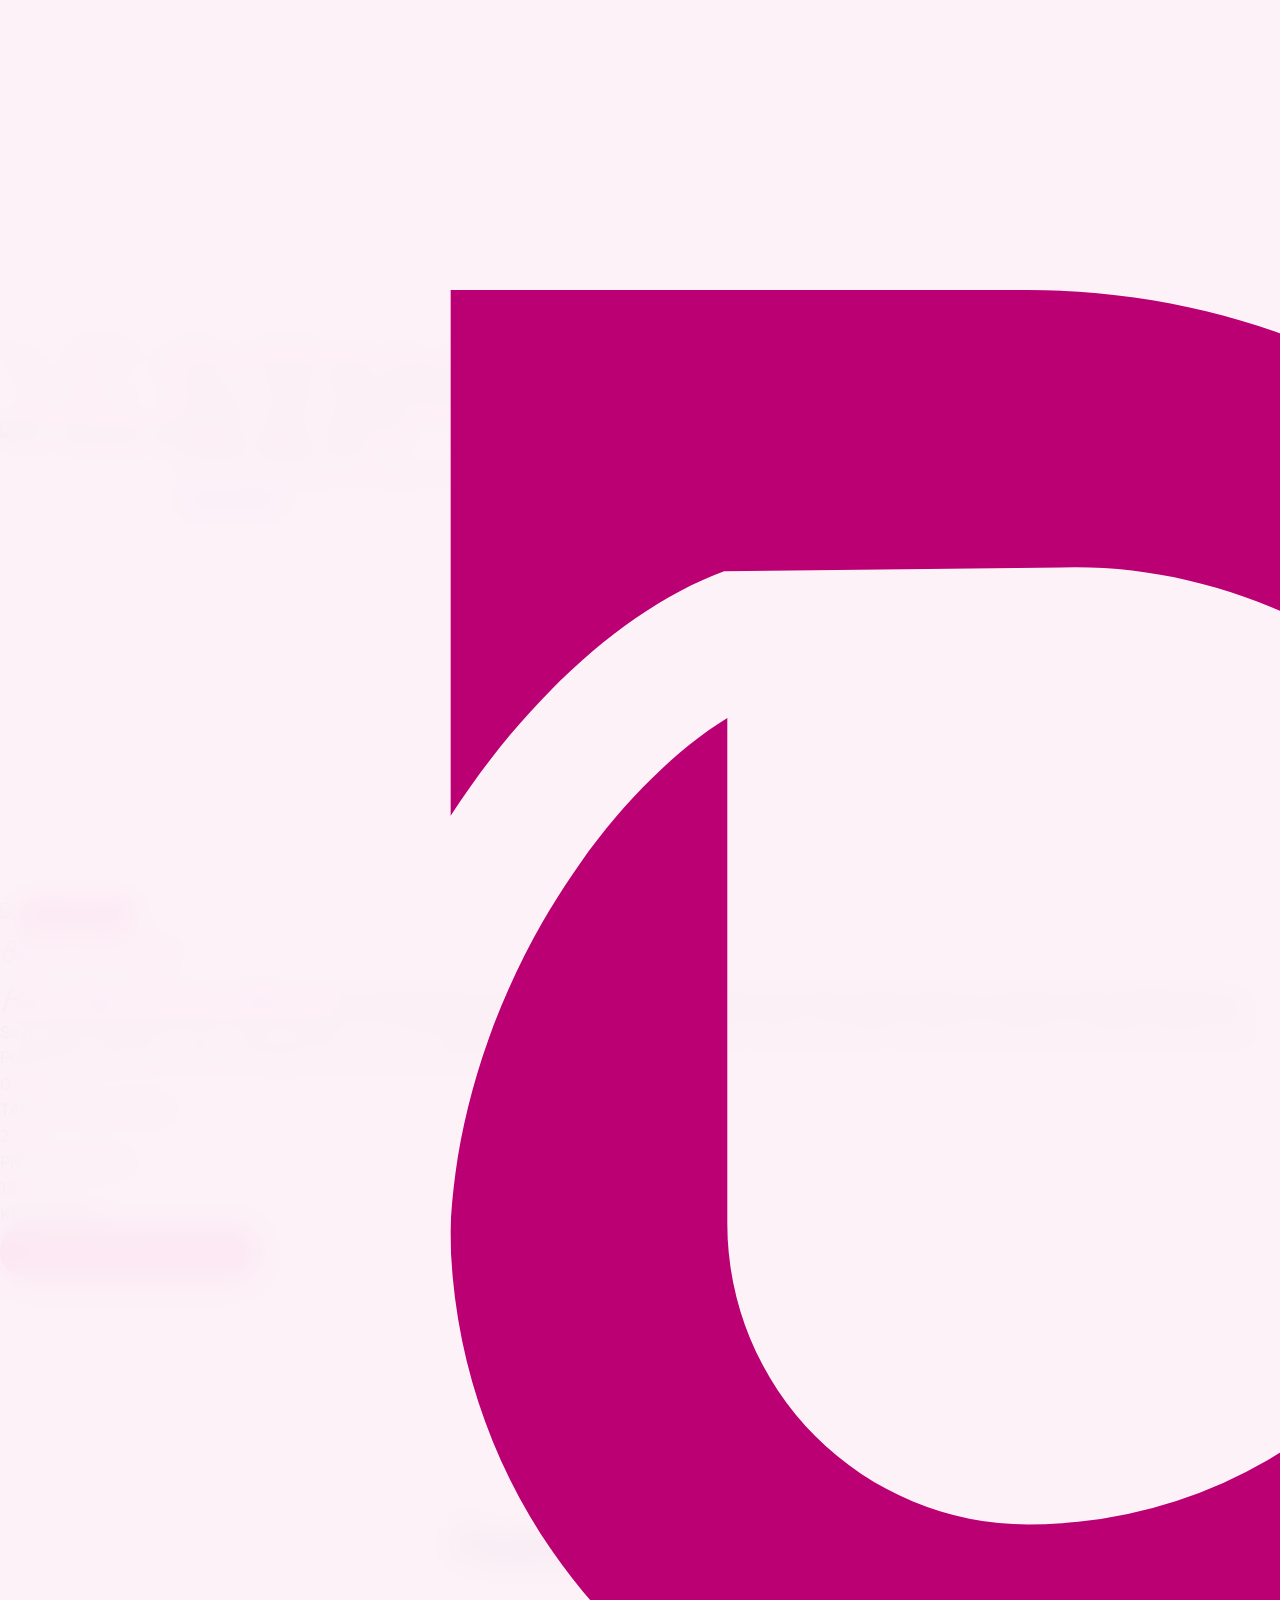
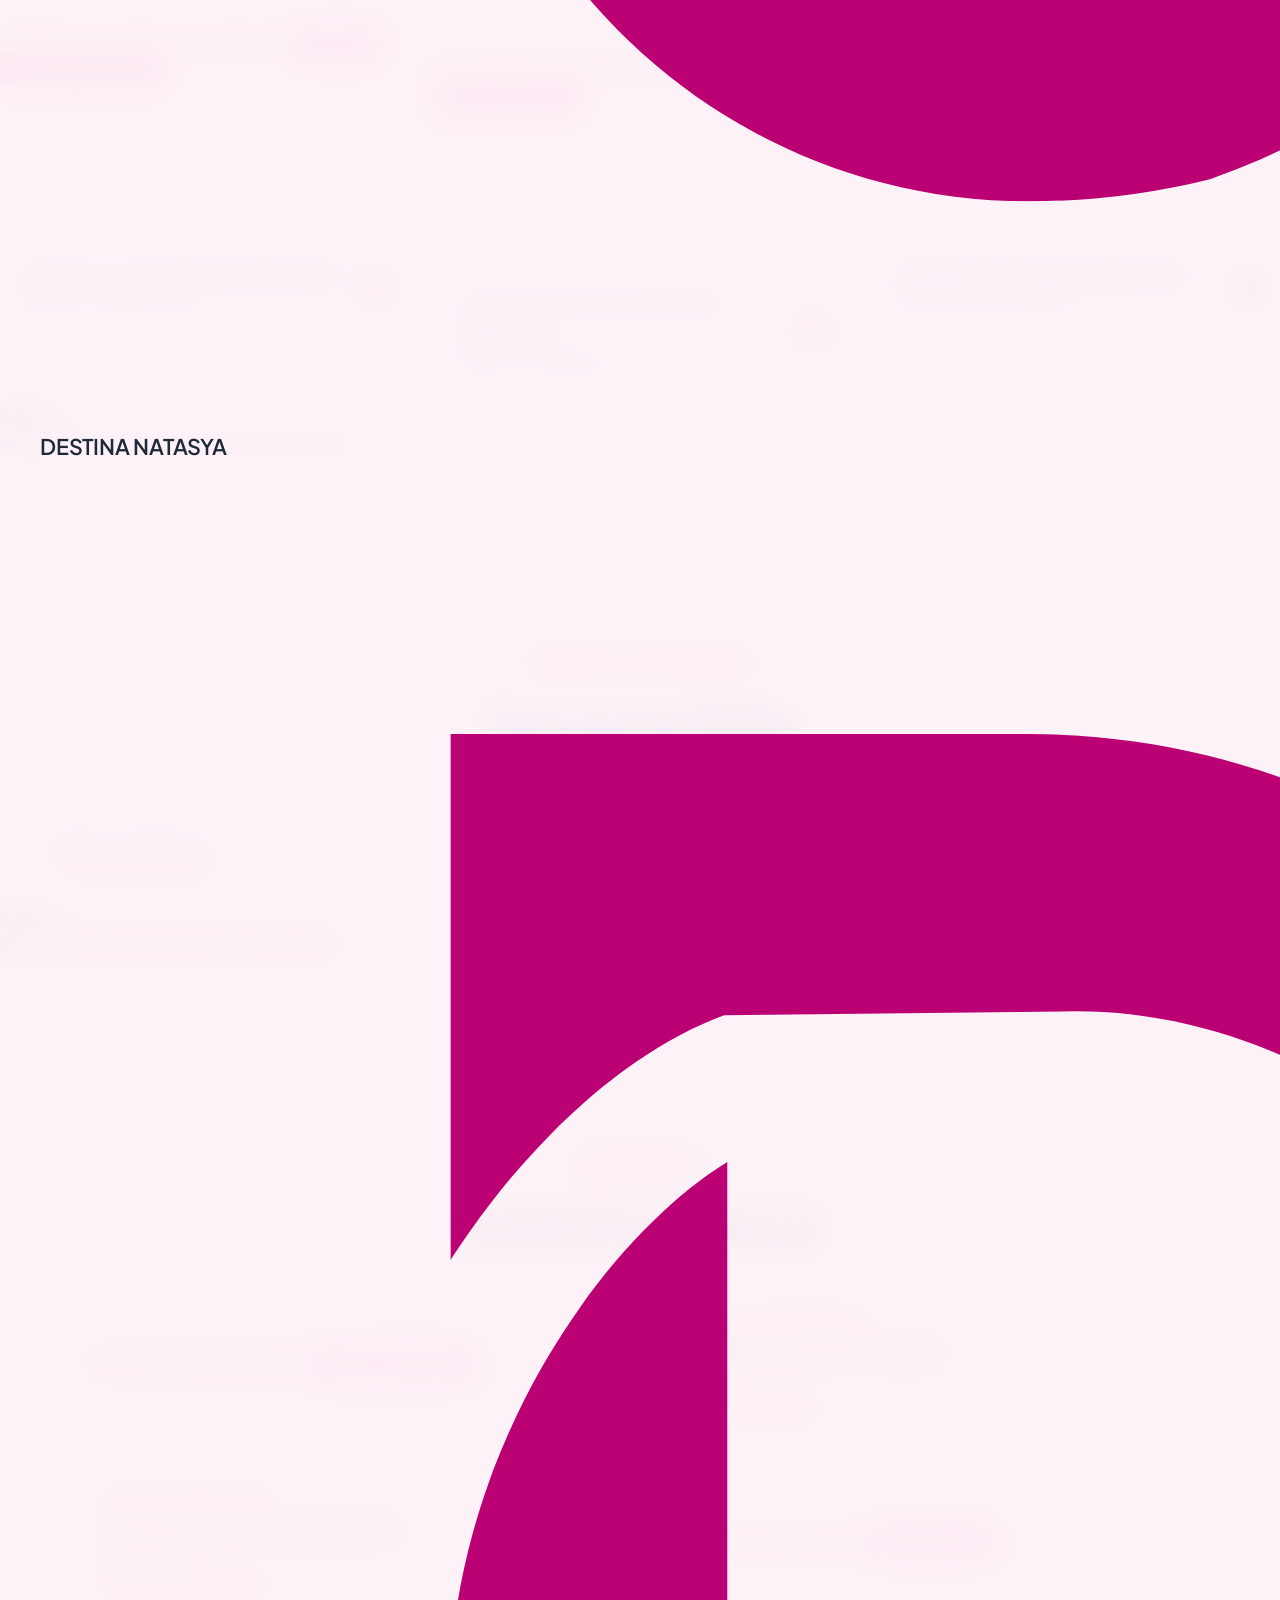
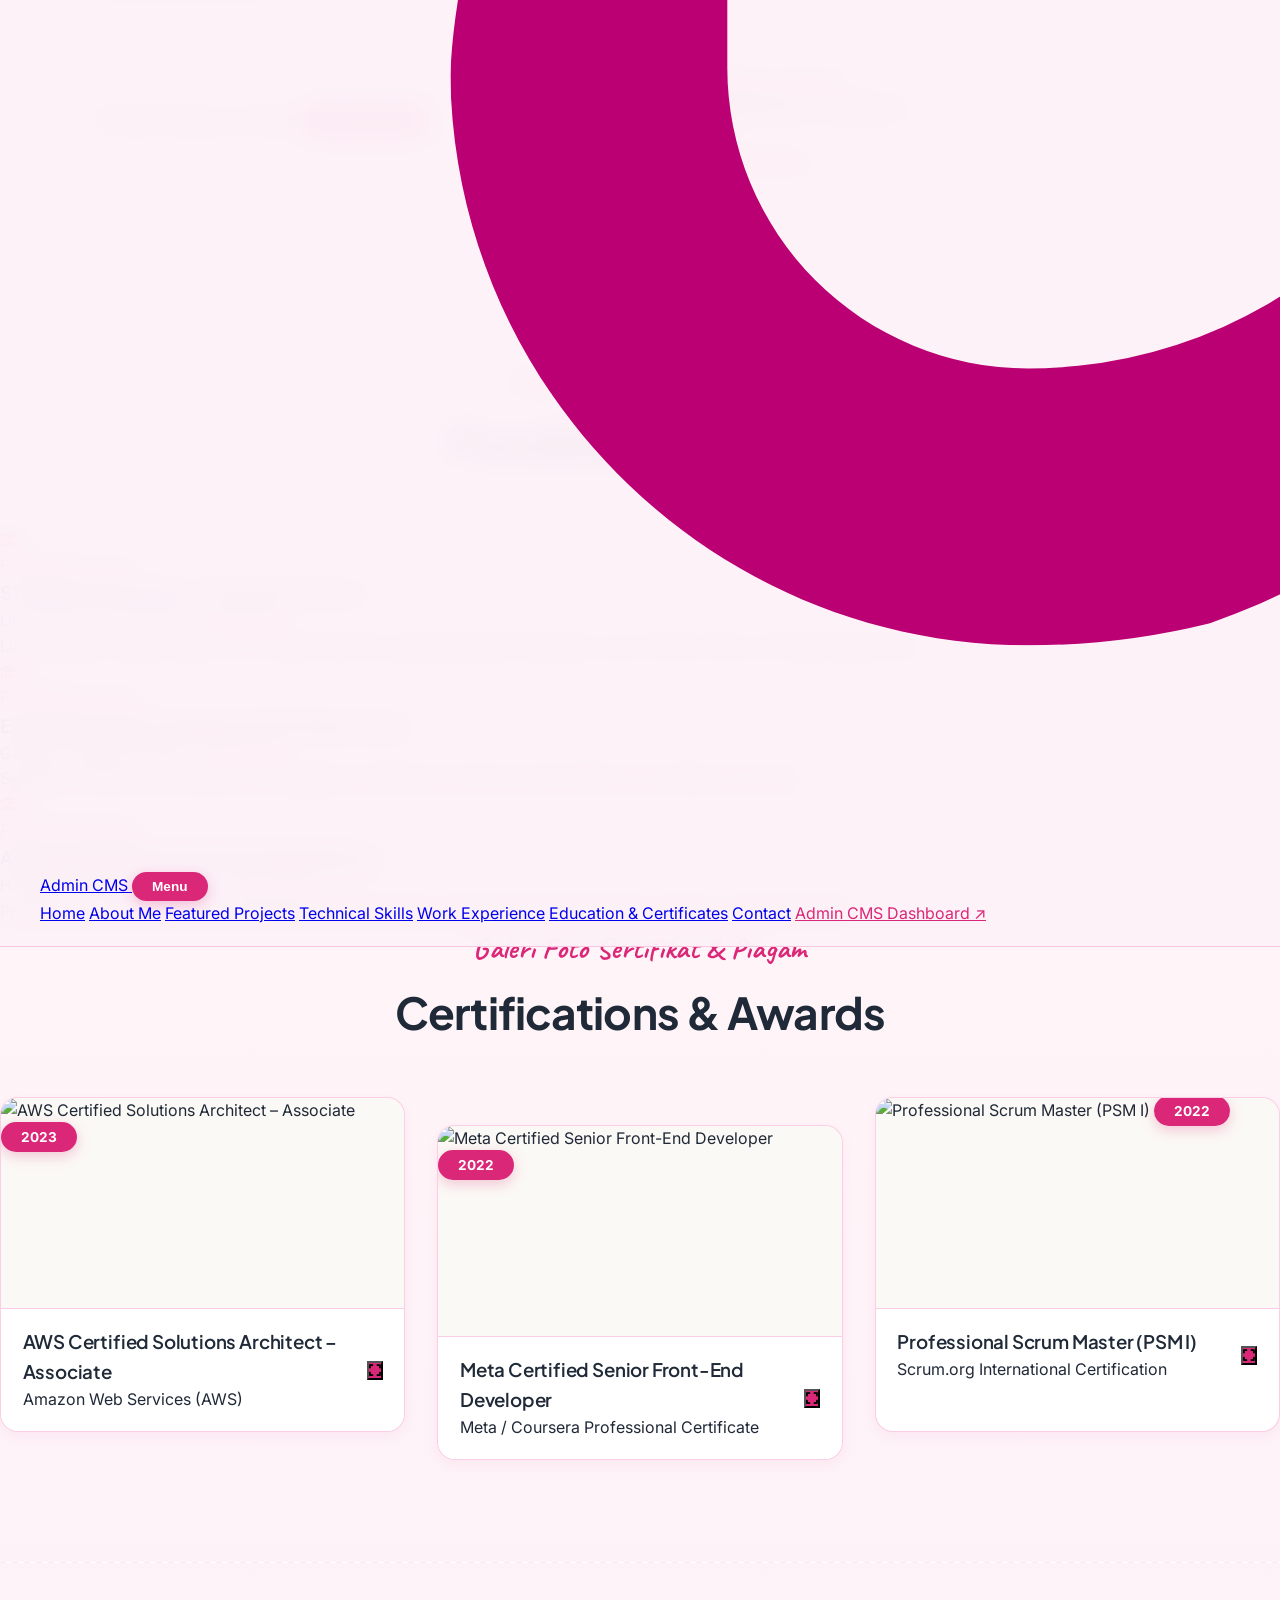
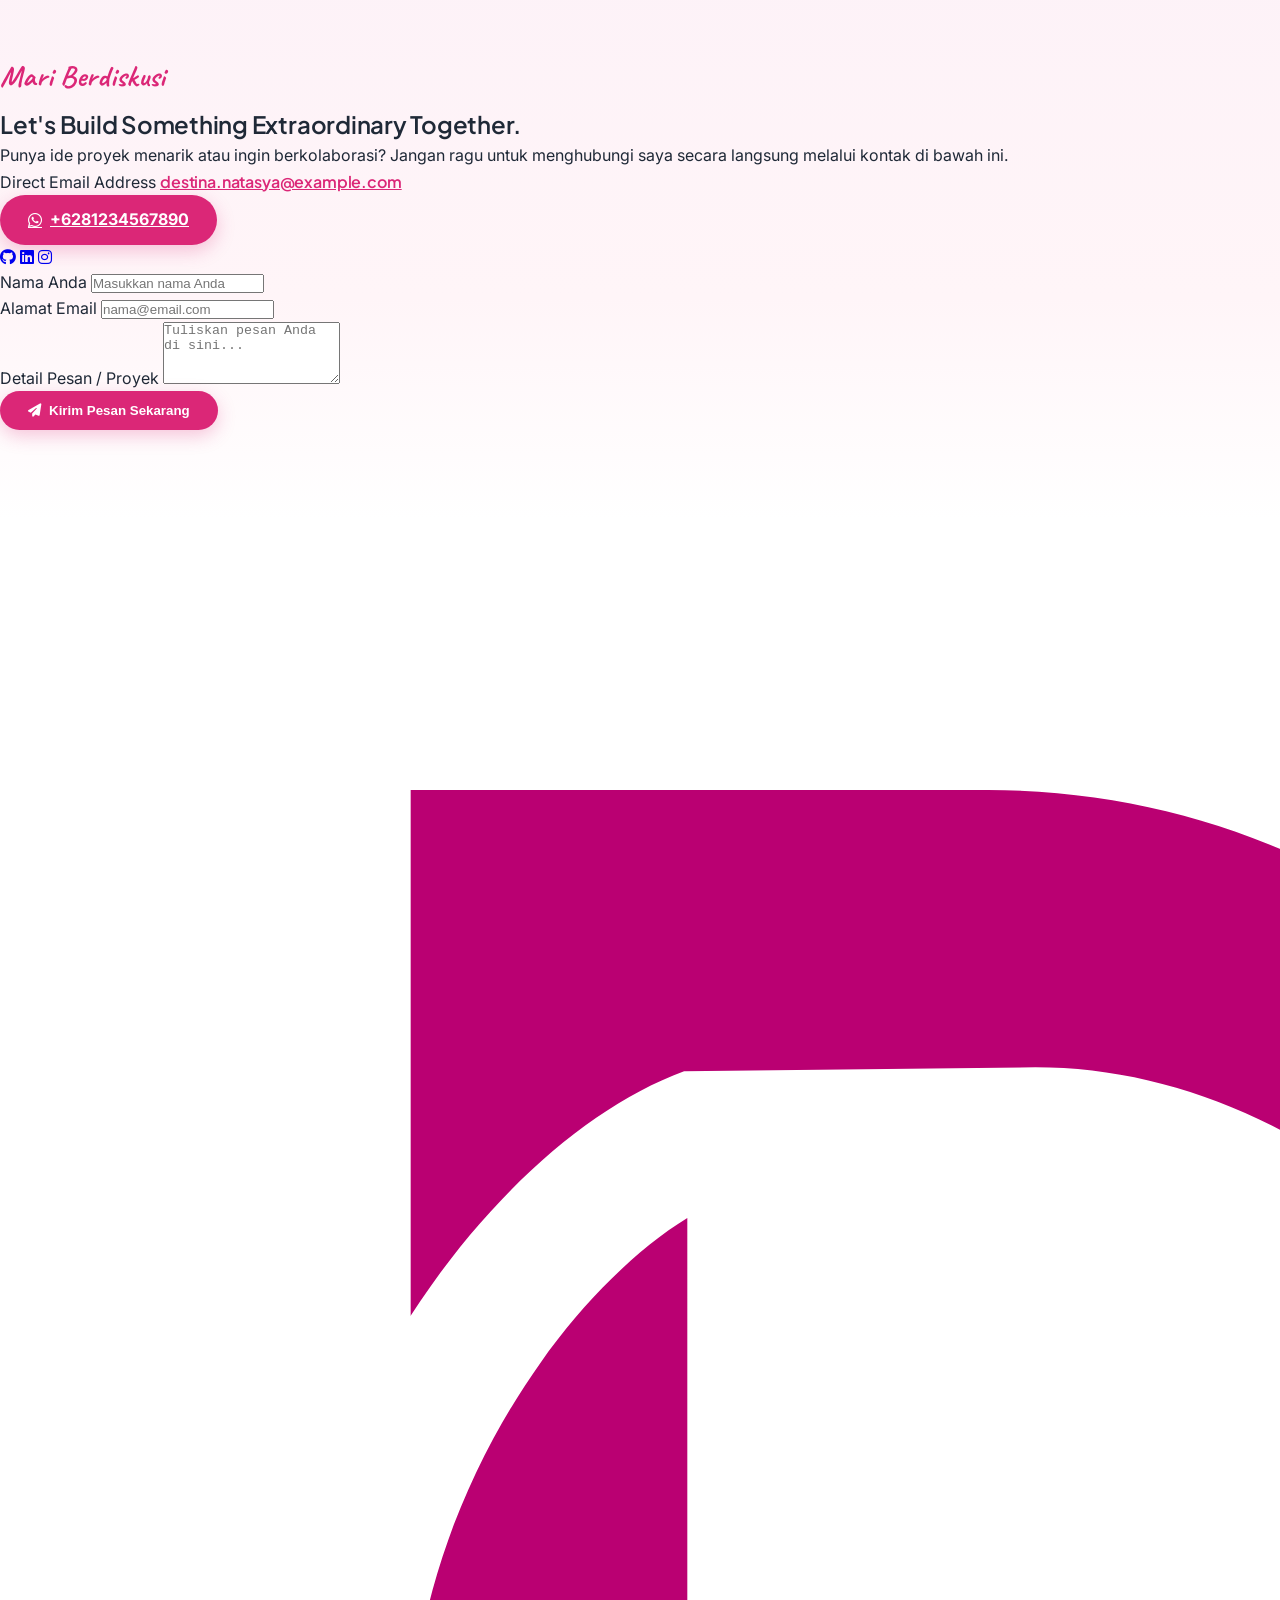
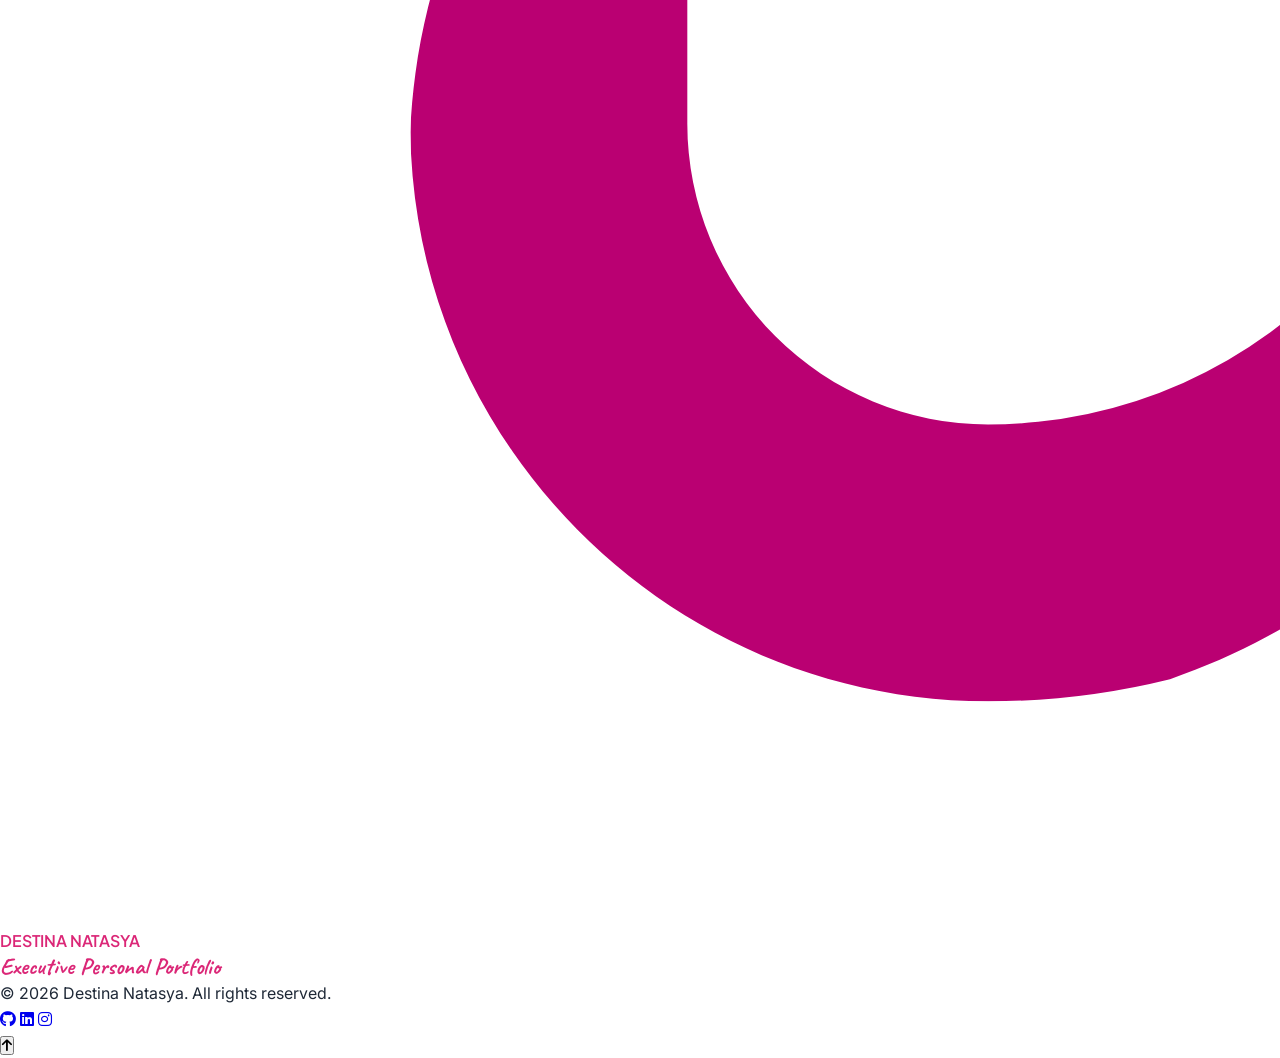
==== Portofolio v2/index.html @ b3f3ab3c "Deploy Portofolio v2 and Portofolio v3 (excluding secret config files)" ====
<!DOCTYPE html>
<html lang="id" data-theme="light">
<head>
    <meta charset="UTF-8">
    <meta name="viewport" content="width=device-width, initial-scale=1.0">
    <meta name="description" content="Destina Natasya - High-End Editorial Personal Portfolio & Interactive CMS.">
    <meta name="author" content="Destina Natasya">
    <title>Destina Natasya | Personal Portfolio</title>

    <!-- Favicon Icon -->
    <link rel="icon" type="image/png" href="./assets/logo tab chrome.png">
    
    <!-- Google Fonts: Montserrat, Inter & Caveat Signature Script -->
    <link rel="preconnect" href="https://fonts.googleapis.com">
    <link rel="preconnect" href="https://fonts.gstatic.com" crossorigin>
    <link href="https://fonts.googleapis.com/css2?family=Caveat:wght@600;700&family=Montserrat:ital,wght@0,500;0,600;0,700;0,800;1,600&family=Inter:wght@300;400;500;600;700;800&display=swap" rel="stylesheet">
    
    <!-- FontAwesome 6 Icons -->
    <link rel="stylesheet" href="https://cdnjs.cloudflare.com/ajax/libs/font-awesome/6.4.0/css/all.min.css">
    
    <!-- Tailwind CSS CDN -->
    <script src="https://cdn.tailwindcss.com"></script>
    
    <!-- Custom Style Sheet -->
    <link rel="stylesheet" href="./css/style.css">
</head>
<body class="relative">

    <!-- Minimalist Navbar -->
    <nav class="navbar">
        <div class="max-w-7xl mx-auto flex items-center justify-between">
            <a href="#home" class="brand-logo-text flex items-center gap-2.5">
                <img src="./assets/logo.png" alt="Logo" class="h-9 sm:h-10 w-auto object-contain">
                <span id="nav-brand-text" class="font-display font-extrabold text-xl tracking-wider text-primary uppercase">DESTINA NATASYA</span>
            </a>

            <!-- Action Controls -->
            <div class="flex items-center space-x-4">
                <a href="admin.html" class="cms-trigger-btn flex items-center gap-2">
                    <img src="./assets/logo.png" alt="Logo" class="h-5 w-auto object-contain" onerror="this.style.display='none'">
                    <span class="hidden sm:inline">Admin CMS</span>
                </a>
                <button onclick="toggleMobileMenu()" class="nav-pill-menu-btn">
                    Menu
                </button>
            </div>
        </div>

        <!-- Hidden Mobile Dropdown Menu -->
        <div id="mobile-menu" class="hidden max-w-7xl mx-auto bg-card border border-border rounded-2xl p-5 mt-3 flex flex-col space-y-2.5 shadow-xl">
            <a href="#home" onclick="toggleMobileMenu()" class="nav-link text-sm py-1.5">Home</a>
            <a href="#about" onclick="toggleMobileMenu()" class="nav-link text-sm py-1.5">About Me</a>
            <a href="#projects" onclick="toggleMobileMenu()" class="nav-link text-sm py-1.5">Featured Projects</a>
            <a href="#skills" onclick="toggleMobileMenu()" class="nav-link text-sm py-1.5">Technical Skills</a>
            <a href="#experience" onclick="toggleMobileMenu()" class="nav-link text-sm py-1.5">Work Experience</a>
            <a href="#education" onclick="toggleMobileMenu()" class="nav-link text-sm py-1.5">Education & Certificates</a>
            <a href="#contact" onclick="toggleMobileMenu()" class="nav-link text-sm py-1.5">Contact</a>
            <a href="admin.html" onclick="toggleMobileMenu()" class="nav-link text-sm py-1.5 text-bronze font-bold">Admin CMS Dashboard ↗</a>
        </div>
    </nav>

    <!-- 1. Hero Section with Center Showcase Card & Blended Watermark -->
    <section id="home" class="hero-editorial relative overflow-hidden flex flex-col justify-between min-h-[90vh]">
        <!-- Giant Background Typography -->
        <h1 id="hero-name-bg" class="hero-giant-bg-text select-none">DESTINA NATASYA</h1>

        <!-- CENTER SHOWCASE (Direct Image Centered in Hero without White Card) -->
        <div class="max-w-7xl mx-auto px-6 md:px-12 w-full relative z-10 flex-1 flex items-center justify-center py-6 sm:py-10">
            <img id="hero-bg-photo" src="./assets/foto.png" alt="Hero Photo Showcase" class="max-h-[380px] sm:max-h-[460px] w-auto object-contain drop-shadow-2xl hover:scale-105 transition-transform duration-500">
        </div>

        <!-- HERO BOTTOM FOOTER ROW (Bio Left, Tagline Right) -->
        <div class="max-w-7xl mx-auto px-6 md:px-12 w-full relative z-10 flex flex-col sm:flex-row justify-between items-start sm:items-end gap-6 pb-8 pt-4">
            <!-- Left Bio & Copyright -->
            <div class="max-w-md space-y-1">
                <p id="hero-bio-left" class="hero-bio-text text-xs sm:text-sm text-secondary leading-relaxed font-medium">Hello, I'm Destina Natasya, a developer & UI/UX specialist based in Indonesia. I transform ideas into impactful designs and bring them to life through creative collaboration.</p>
                <span id="hero-copyright-tag" class="text-[11px] text-muted font-bold block pt-1 opacity-90">© Destina Natasya 2026</span>
            </div>

            <!-- Right Tagline & Scroll Hint -->
            <div class="sm:text-right max-w-md space-y-1">
                <p id="hero-tagline-right" class="hero-subtag-text text-xs sm:text-sm text-secondary font-medium">I turn innovative ideas into designs that inspire action and drive results.</p>
                <a href="#about" class="text-[11px] text-muted font-semibold hover:text-bronze transition-colors inline-block pt-1">(Scroll down)</a>
            </div>
        </div>
    </section>

    <!-- Dashed Separator -->
    <div class="dashed-line-h"></div>

    <!-- 2. Clean Minimalist About Me Section (Behind The Code + Stats + Title) -->
    <section id="about" class="portfolio-section">
        <div class="max-w-7xl mx-auto px-6 md:px-12">
            
            <div class="grid grid-cols-1 lg:grid-cols-12 gap-12 items-center">
                <!-- Left Showcase Photo Container -->
                <div class="lg:col-span-5 fade-in-up">
                    <div class="relative rounded-3xl overflow-hidden shadow-xl border border-border group bg-white">
                        <img id="about-photo" src="./assets/foto.png" class="w-full h-[460px] object-cover object-top group-hover:scale-105 transition-transform duration-700">
                        <span class="nav-pill-menu-btn absolute top-4 left-4 text-xs py-1 px-3 shadow-lg">01 / ABOUT</span>
                    </div>
                </div>

                <!-- Right Clean Minimalist Content -->
                <div class="lg:col-span-7 space-y-5 fade-in-up">
                    <span id="about-subtitle-tag" class="section-subtitle font-bold text-bronze uppercase tracking-widest text-xs">BEHIND THE CODE</span>
                    
                    <h2 class="text-2xl sm:text-3xl lg:text-4xl font-display font-bold text-primary leading-tight">
                        <span id="hero-title-name" class="block font-script text-3xl sm:text-4xl text-bronze font-normal mb-1">Halo, Saya DESTINA NATASYA</span>
                        <span id="about-title-heading" class="block text-2xl sm:text-3xl lg:text-4xl font-bold text-primary">Crafting Exceptional Digital Experiences Through Clean Code & Visual Elegance.</span>
                    </h2>
                    
                    <p id="about-description" class="text-secondary leading-relaxed text-base sm:text-lg font-medium">Saya adalah seorang Full Stack Web Developer dan UI/UX Specialist yang berfokus pada keindahan visual yang bersih, navigasi yang intuitif, dan arsitektur kode modern. Pengalaman lebih dari 4 tahun menangani proyek berskala enterprise.</p>

                    <!-- Minimalist Stat Counters Row -->
                    <div class="grid grid-cols-3 gap-4 py-4 border-y border-border/80 my-4 max-w-xl">
                        <div>
                            <span id="stat-years-exp" class="text-3xl sm:text-4xl font-extrabold font-display text-bronze">04+</span>
                            <p id="stat-years-exp-label" class="text-[10px] sm:text-xs text-muted font-bold uppercase tracking-wider mt-1">TAHUN PENGALAMAN</p>
                        </div>
                        <div>
                            <span id="stat-projects-done" class="text-3xl sm:text-4xl font-extrabold font-display text-bronze">25+</span>
                            <p id="stat-projects-done-label" class="text-[10px] sm:text-xs text-muted font-bold uppercase tracking-wider mt-1">PROYEK SELESAI</p>
                        </div>
                        <div>
                            <span id="stat-happy-clients" class="text-3xl sm:text-4xl font-extrabold font-display text-bronze">15+</span>
                            <p id="stat-happy-clients-label" class="text-[10px] sm:text-xs text-muted font-bold uppercase tracking-wider mt-1">KLIEN PUAS</p>
                        </div>
                    </div>

                    <!-- Action Link Button -->
                    <div class="pt-2">
                        <a href="#contact" class="btn-bronze inline-flex items-center gap-2 shadow-lg hover:shadow-xl">
                            <i class="fa-solid fa-paper-plane"></i> Mari Berdiskusi Proyek
                        </a>
                    </div>
                </div>
            </div>

        </div>
    </section>

    <!-- Dashed Separator -->
    <div class="dashed-line-h"></div>

    <!-- 3. Featured Projects Section (3 PER PAGE) -->
    <section id="projects" class="portfolio-section">
        <div class="max-w-7xl mx-auto px-6 md:px-12">
            <div class="section-title-wrapper">
                <span class="section-subtitle">Galeri Foto Karya</span>
                <h2 class="section-title">Featured Projects</h2>
            </div>
            
            <div id="projects-grid"></div>
            <div id="projects-pagination"></div>
        </div>
    </section>

    <!-- Dashed Separator -->
    <div class="dashed-line-h"></div>

    <!-- 4. Technical Skills Section (3 PER PAGE) -->
    <section id="skills" class="portfolio-section">
        <div class="max-w-7xl mx-auto px-6 md:px-12">
            <div class="section-title-wrapper">
                <span class="section-subtitle">Keahlian & Teknologi</span>
                <h2 class="section-title">Technical Skills</h2>
            </div>

            <div id="skills-container-grid"></div>
            <div id="skills-pagination"></div>
        </div>
    </section>

    <!-- Dashed Separator -->
    <div class="dashed-line-h"></div>

    <!-- 5. Work Experience Section (3 PER PAGE) -->
    <section id="experience" class="portfolio-section">
        <div class="max-w-7xl mx-auto px-6 md:px-12">
            <div class="section-title-wrapper">
                <span class="section-subtitle">Jejak Karir</span>
                <h2 class="section-title">Work Experience</h2>
            </div>
            <div id="experience-timeline"></div>
            <div id="experience-pagination"></div>
        </div>
    </section>

    <!-- Dashed Separator -->
    <div class="dashed-line-h"></div>

    <!-- 6. Education (Cards) & Certifications (Photo Showcase) (3 PER PAGE EACH) -->
    <section id="education" class="portfolio-section">
        <div class="max-w-7xl mx-auto px-6 md:px-12 space-y-16">
            
            <!-- Part A: Education Cards -->
            <div>
                <div class="section-title-wrapper">
                    <span class="section-subtitle">Latar Belakang Akademis</span>
                    <h2 class="section-title">Pendidikan Formal</h2>
                </div>
                <div id="education-cards-grid"></div>
                <div id="education-pagination"></div>
            </div>

            <div class="dashed-line-h"></div>

            <!-- Part B: Certificate & Award Photos Showcase -->
            <div>
                <div class="section-title-wrapper">
                    <span class="section-subtitle">Galeri Foto Sertifikat & Piagam</span>
                    <h2 class="section-title">Certifications & Awards</h2>
                </div>
                <div id="certifications-photos-grid"></div>
                <div id="certifications-pagination"></div>
            </div>

        </div>
    </section>

    <!-- Dashed Separator -->
    <div class="dashed-line-h"></div>

    <!-- 7. High-End Editorial Contact Section -->
    <section id="contact" class="portfolio-section">
        <div class="max-w-7xl mx-auto px-6 md:px-12">
            
            <div class="grid grid-cols-1 lg:grid-cols-12 gap-12 items-center">
                <!-- Left Minimalist Editorial Direct Contact -->
                <div class="lg:col-span-6 space-y-6 fade-in-up">
                    <span class="section-subtitle">Mari Berdiskusi</span>
                    <h2 class="text-4xl sm:text-5xl font-display font-extrabold text-primary leading-tight">
                        Let's Build Something Extraordinary Together.
                    </h2>
                    <p class="text-secondary text-base leading-relaxed max-w-lg">
                        Punya ide proyek menarik atau ingin berkolaborasi? Jangan ragu untuk menghubungi saya secara langsung melalui kontak di bawah ini.
                    </p>

                    <!-- Large Clean Email Link -->
                    <div class="pt-4">
                        <span class="text-xs font-bold text-muted uppercase tracking-widest block mb-2">Direct Email Address</span>
                        <a id="contact-email-link" href="#" class="text-xl sm:text-2xl font-bold font-display text-bronze hover:underline break-all">
                            <span id="contact-email-text"></span>
                        </a>
                    </div>

                    <!-- Clean WhatsApp & Social Buttons -->
                    <div class="flex flex-wrap items-center gap-4 pt-2">
                        <a id="contact-wa-link" href="#" target="_blank" class="btn-bronze inline-flex items-center gap-2">
                            <i class="fa-brands fa-whatsapp text-lg"></i> <span id="contact-wa-text"></span>
                        </a>
                        <div class="flex items-center gap-3">
                            <a id="social-github" href="#" target="_blank" class="w-10 h-10 rounded-full border border-border bg-card text-primary flex items-center justify-center hover:border-bronze hover:text-bronze transition-all"><i class="fa-brands fa-github"></i></a>
                            <a id="social-linkedin" href="#" target="_blank" class="w-10 h-10 rounded-full border border-border bg-card text-primary flex items-center justify-center hover:border-bronze hover:text-bronze transition-all"><i class="fa-brands fa-linkedin"></i></a>
                            <a id="social-instagram" href="#" target="_blank" class="w-10 h-10 rounded-full border border-border bg-card text-primary flex items-center justify-center hover:border-bronze hover:text-bronze transition-all"><i class="fa-brands fa-instagram"></i></a>
                        </div>
                    </div>
                </div>

                <!-- Right Clean Minimalist Form -->
                <div class="lg:col-span-6 p-8 md:p-10 rounded-3xl border border-border bg-card shadow-md fade-in-up">
                    <form id="contact-form" class="space-y-6">
                        <div>
                            <label class="text-xs font-extrabold text-muted uppercase tracking-wider block mb-2">Nama Anda</label>
                            <input type="text" id="contact-name" class="w-full bg-transparent border-b-2 border-border focus:border-bronze outline-none py-2 text-primary font-medium transition-colors" placeholder="Masukkan nama Anda" required>
                        </div>
                        <div>
                            <label class="text-xs font-extrabold text-muted uppercase tracking-wider block mb-2">Alamat Email</label>
                            <input type="email" id="contact-email" class="w-full bg-transparent border-b-2 border-border focus:border-bronze outline-none py-2 text-primary font-medium transition-colors" placeholder="nama@email.com" required>
                        </div>
                        <div>
                            <label class="text-xs font-extrabold text-muted uppercase tracking-wider block mb-2">Detail Pesan / Proyek</label>
                            <textarea id="contact-message" class="w-full bg-transparent border-b-2 border-border focus:border-bronze outline-none py-2 text-primary font-medium transition-colors" rows="4" placeholder="Tuliskan pesan Anda di sini..." required></textarea>
                        </div>
                        <button type="submit" class="btn-bronze w-full justify-center text-sm font-bold uppercase tracking-wider py-3.5 shadow-lg">
                            <i class="fa-solid fa-paper-plane"></i> Kirim Pesan Sekarang
                        </button>
                    </form>
                </div>
            </div>

        </div>
    </section>

    <!-- 8. Footer -->
    <footer class="bg-card text-primary py-12 border-t border-border">
        <div class="max-w-7xl mx-auto px-6 md:px-12 flex flex-col md:flex-row items-center justify-between gap-6">
            <div class="flex items-center gap-3">
                <img src="./assets/logo.png" alt="Logo" class="h-10 w-auto object-contain" onerror="this.style.display='none'">
                <div>
                    <p id="footer-brand-name" class="font-display text-xl font-bold uppercase tracking-wider text-bronze">DESTINA NATASYA</p>
                    <p class="font-script text-base text-bronze font-semibold -mt-1 block">Executive Personal Portfolio</p>
                    <p id="footer-copyright-text" class="text-xs text-muted mt-0.5">© 2026 Destina Natasya. All rights reserved.</p>
                </div>
            </div>
            <div class="flex items-center space-x-6 text-xl">
                <a id="footer-github" href="#" target="_blank" class="hover:text-bronze transition-colors"><i class="fa-brands fa-github"></i></a>
                <a id="footer-linkedin" href="#" target="_blank" class="hover:text-bronze transition-colors"><i class="fa-brands fa-linkedin"></i></a>
                <a id="footer-instagram" href="#" target="_blank" class="hover:text-bronze transition-colors"><i class="fa-brands fa-instagram"></i></a>
            </div>
        </div>
    </footer>

    <!-- Back to Top Button -->
    <button id="back-to-top" class="back-to-top" title="Back to top">
        <i class="fa-solid fa-arrow-up"></i>
    </button>

    <!-- Lightbox Modal -->
    <div id="project-modal" class="modal-overlay">
        <div class="modal-box">
            <button onclick="closeProjectModal()" class="modal-close-btn">&times;</button>
            <div id="project-modal-content"></div>
        </div>
    </div>

    <!-- Firebase JS SDK (Compatibility Mode) -->
    <script src="https://www.gstatic.com/firebasejs/9.22.2/firebase-app-compat.js"></script>
    <script src="https://www.gstatic.com/firebasejs/9.22.2/firebase-firestore-compat.js"></script>
    <script src="./js/firebase-config.js"></script>
    <script src="./js/jsonbin-config.js"></script>

    <!-- Application JavaScript Files -->
    <script src="./js/app.js"></script>
    <script src="./js/cms.js"></script>
    <script>
        function toggleMobileMenu() {
            const menu = document.getElementById('mobile-menu');
            if (menu) menu.classList.toggle('hidden');
        }
    </script>
</body>
</html>
---- Portofolio v2/css/style.css ----
/* ==========================================================================
   PORTOFOLIO DESTINA - LUXURY ROMANTIC PINK & WHITE DESIGN SYSTEM (v3000.0)
   ========================================================================== */

@import url('https://fonts.googleapis.com/css2?family=Caveat:wght@600;700&family=Plus+Jakarta+Sans:ital,wght@0,500;0,600;0,700;0,800;1,600&family=Inter:wght@300;400;500;600;700;800&display=swap');

/* --------------------------------------------------------------------------
   1. CUSTOM PROPERTIES & COLOR THEMES (LUXURY ROMANTIC PINK & WHITE)
   -------------------------------------------------------------------------- */
:root {
    --accent-bronze: #DB2777;
    --accent-bronze-hover: #BE185D;
    --accent-bronze-light: rgba(219, 39, 119, 0.08);
    --accent-bronze-glow: rgba(219, 39, 119, 0.25);
    
    --bg-card: #FFFFFF;
    --text-primary: #1F2937;
    --text-secondary: #4B5563;
    --text-muted: #6B7280;
    --text-giant-bg: rgba(219, 39, 119, 0.12);
    
    --border-color: rgba(244, 114, 182, 0.35);
    --border-accent: rgba(219, 39, 119, 0.5);
    --border-dashed: rgba(244, 114, 182, 0.4);
    --nav-bg: rgba(253, 242, 248, 0.95);
    
    --shadow-sm: 0 4px 14px rgba(219, 39, 119, 0.06);
    --shadow-md: 0 12px 32px rgba(219, 39, 119, 0.12), 0 2px 8px rgba(0, 0, 0, 0.02);
    --shadow-lg: 0 20px 48px rgba(219, 39, 119, 0.18), 0 4px 14px rgba(0, 0, 0, 0.04);

    --radius-sm: 12px;
    --radius-md: 18px;
    --radius-lg: 24px;
    --font-display: 'Plus Jakarta Sans', -apple-system, BlinkMacSystemFont, sans-serif;
    --font-sans: 'Inter', -apple-system, BlinkMacSystemFont, sans-serif;
    --font-script: 'Caveat', cursive, sans-serif;
    --transition-fast: 0.2s cubic-bezier(0.4, 0, 0.2, 1);
    --transition-normal: 0.35s cubic-bezier(0.4, 0, 0.2, 1);
}

.font-script {
    font-family: var(--font-script) !important;
    font-weight: 700;
    font-size: 1.45em;
    line-height: 1.2;
}

/* --------------------------------------------------------------------------
   2. SEAMLESS INTERLOCKING MULTI-SECTION GRADIENT FLOW
   -------------------------------------------------------------------------- */
* {
    margin: 0;
    padding: 0;
    box-sizing: border-box;
}

html {
    scroll-behavior: smooth;
    font-size: 16px;
    min-height: 100%;
}

body {
    font-family: var(--font-sans);
    min-height: 100vh;
    background-color: #FFFFFF;
    color: var(--text-primary);
    line-height: 1.6;
    overflow-x: hidden;
    transition: background var(--transition-normal), color var(--transition-normal);
}

body.admin-cms-page {
    background: #F4EFE6 !important;
}

h1, h2, h3, h4, .font-display {
    font-family: var(--font-display);
    font-weight: 600;
    letter-spacing: -0.01em;
}

.text-bronze { color: var(--accent-bronze) !important; }
.bg-bronze { background-color: var(--accent-bronze) !important; }
.border-bronze { border-color: var(--accent-bronze) !important; }

.dashed-line-h {
    width: 100%;
    height: 1px;
    background-image: linear-gradient(to right, var(--border-dashed) 50%, transparent 50%);
    background-size: 12px 1px;
    background-repeat: repeat-x;
    opacity: 0.4;
}

/* SECTION GRADIENTS (LUXURY ROMANTIC SOFT PINK & WHITE) */
#home.hero-editorial { background: linear-gradient(180deg, #FDF2F8 0%, #FFF5F8 65%, #FFFFFF 100%) !important; }
#about.portfolio-section { background: linear-gradient(180deg, #FFFFFF 0%, #FFF5F8 50%, #FDF2F8 100%) !important; }
#projects.portfolio-section { background: linear-gradient(180deg, #FDF2F8 0%, #FFF5F8 60%, #FFFFFF 100%) !important; }
#skills.portfolio-section { background: linear-gradient(180deg, #FFFFFF 0%, #FFF5F8 50%, #FDF2F8 100%) !important; }
#experience.portfolio-section { background: linear-gradient(180deg, #FDF2F8 0%, #FFF5F8 60%, #FFFFFF 100%) !important; }
#education.portfolio-section { background: linear-gradient(180deg, #FFFFFF 0%, #FFF5F8 50%, #FDF2F8 100%) !important; }
#contact.portfolio-section { background: linear-gradient(180deg, #FDF2F8 0%, #FFF5F8 60%, #FFFFFF 100%) !important; }

/* --------------------------------------------------------------------------
   3. EDITORIAL HERO SECTION
   -------------------------------------------------------------------------- */
.hero-editorial {
    position: relative;
    min-height: 90vh;
    display: flex;
    align-items: center;
    padding-top: 100px;
    padding-bottom: 40px;
    overflow: hidden;
    background: #FDF2F8 !important;
}

/* html, body {
    overflow-x: hidden !important;
    max-width: 100vw !important;
}

/* NATURAL SEAMLESS MASK-FADE HERO PHOTO */
.hero-bg-photo-container {
    position: absolute;
    top: 0;
    right: 0;
    width: 55%;
    height: 100%;
    z-index: 1;
    overflow: hidden;
    pointer-events: none;
    -webkit-mask-image: linear-gradient(to right, transparent 0%, rgba(0, 0, 0, 0.4) 22%, black 50%);
    mask-image: linear-gradient(to right, transparent 0%, rgba(0, 0, 0, 0.4) 22%, black 50%);
}

.hero-bg-photo-img {
    width: 100%;
    height: 100%;
    object-fit: cover;
    object-position: center top;
    opacity: 1 !important;
    filter: none !important;
}

.hero-bg-photo-overlay {
    display: none !important;
}

@media (max-width: 1023px) {
    .hero-bg-photo-container {
        position: absolute !important;
        top: 0 !important;
        right: 0 !important;
        width: 100% !important;
        height: 100% !important;
        opacity: 0.15 !important;
        -webkit-mask-image: linear-gradient(to bottom, black 0%, transparent 100%) !important;
        mask-image: linear-gradient(to bottom, black 0%, transparent 100%) !important;
    }
    .hero-bg-photo-img {
        object-position: top center;
    }
}

/* GIANT BACKGROUND WATERMARK TYPOGRAPHY BEHIND CENTER CARD */
.hero-giant-bg-text {
    position: absolute;
    top: 48%;
    left: 50%;
    transform: translate(-50%, -50%);
    font-family: var(--font-display);
    font-weight: 900;
    font-size: clamp(4rem, 15vw, 12rem);
    line-height: 1;
    color: rgba(219, 39, 119, 0.12) !important;
    white-space: nowrap;
    z-index: 1;
    pointer-events: none;
    user-select: none;
    letter-spacing: 0.05em;
    text-transform: uppercase;
    display: block !important;
}

.hero-portrait-wrapper {
    position: relative;
    z-index: 2;
    margin: 0;
    max-width: 520px;
    width: 100%;
    display: flex;
    justify-content: center;
    background: transparent !important;
}

.hero-portrait-img {
    width: auto;
    max-width: 100%;
    max-height: 560px;
    object-fit: contain;
    object-position: bottom center;
    border-radius: 0;
    background: transparent !important;
    box-shadow: none !important;
    filter: drop-shadow(0 15px 32px rgba(2, 132, 199, 0.22));
    transition: transform 0.5s ease;
}

.hero-portrait-img:hover {
    transform: translateY(-4px) scale(1.02);
}

@media (max-width: 1023px) {
    .hero-portrait-wrapper {
        max-width: 440px;
        margin: 0 auto;
    }
    .hero-portrait-img {
        max-height: 440px;
    }
}

.hero-bio-text {
    max-width: 540px;
    font-size: 1rem;
    color: var(--text-secondary);
    line-height: 1.7;
}

.hero-subtag-text {
    max-width: 520px;
    text-align: left;
    font-size: 0.925rem;
    color: var(--text-muted);
    line-height: 1.6;
}

.scroll-down-link {
    display: inline-flex;
    align-items: center;
    font-size: 0.85rem;
    font-weight: 600;
    color: var(--text-secondary);
    text-decoration: none;
    transition: color var(--transition-fast);
}

.scroll-down-link:hover {
    color: var(--accent-bronze);
}

/* --------------------------------------------------------------------------
   4. NAVIGATION BAR & MOBILE SIDEBAR DRAWER
   -------------------------------------------------------------------------- */
nav.navbar {
    position: fixed;
    top: 0;
    left: 0;
    width: 100%;
    z-index: 100;
    background: var(--nav-bg);
    backdrop-filter: blur(14px);
    -webkit-backdrop-filter: blur(14px);
    border-bottom: 1px solid var(--border-color);
    padding: 1rem 1.5rem;
}

@media (min-width: 768px) {
    nav.navbar {
        padding: 1.25rem 2.5rem;
    }
}

.brand-logo-text {
    font-family: var(--font-display);
    font-size: 1.2rem;
    font-weight: 800;
    color: var(--text-primary);
    text-decoration: none;
    letter-spacing: -0.03em;
}

@media (min-width: 768px) {
    .brand-logo-text {
        font-size: 1.35rem;
    }
}

.nav-pill-menu-btn {
    background-color: var(--accent-bronze);
    color: #ffffff;
    font-weight: 700;
    font-size: 0.85rem;
    padding: 7px 20px;
    border-radius: 50px;
    border: none;
    cursor: pointer;
    box-shadow: 0 4px 14px var(--accent-bronze-glow);
    transition: var(--transition-fast);
}

.nav-pill-menu-btn:hover {
    background-color: var(--accent-bronze-hover);
    transform: translateY(-2px);
}

/* MOBILE ADMIN SIDEBAR DRAWER */
@media (max-width: 767px) {
    #admin-sidebar {
        position: fixed;
        top: 0;
        left: 0;
        width: 85%;
        max-width: 320px;
        height: 100vh;
        z-index: 100;
        overflow-y: auto;
        box-shadow: 0 0 40px rgba(0, 0, 0, 0.15);
    }
}

/* ADMIN CMS DESIGN SYSTEM (CRISP WHITE CARDS WITH HIGH CONTRAST AGAINST SOFT WARM BACKDROP) */
.admin-card, body.admin-cms-page .bg-card {
    background-color: #FFFFFF !important;
    border: 1.5px solid rgba(214, 196, 175, 0.85) !important;
    border-radius: 20px !important;
    box-shadow: 0 10px 30px rgba(180, 83, 9, 0.08), 0 2px 6px rgba(0, 0, 0, 0.03) !important;
}

.admin-subcard-cream {
    background-color: #FDFBF7 !important;
    border: 1.5px solid rgba(226, 216, 203, 0.9) !important;
    border-radius: 16px !important;
    padding: 1.25rem 1.5rem !important;
    box-shadow: 0 4px 14px rgba(180, 83, 9, 0.04) !important;
}

.admin-tab-btn {
    color: var(--text-secondary);
    background: transparent;
    border-radius: 14px;
    font-weight: 700;
}

.admin-tab-btn:hover {
    background: #FFFFFF !important;
    color: var(--accent-bronze) !important;
}

.admin-tab-btn.active {
    background-color: var(--accent-bronze) !important;
    color: #ffffff !important;
    box-shadow: 0 6px 18px var(--accent-bronze-glow) !important;
}

.admin-tab-btn.active i {
    color: #ffffff !important;
}

.p-subbtn {
    background-color: #FFFFFF;
    color: var(--text-secondary);
    border: 1px solid var(--border-color);
    cursor: pointer;
}

.p-subbtn:hover {
    border-color: var(--accent-bronze);
    color: var(--accent-bronze);
}

.p-subbtn.active {
    background-color: var(--accent-bronze) !important;
    color: #FFFFFF !important;
    border-color: var(--accent-bronze) !important;
    box-shadow: 0 4px 12px var(--accent-bronze-glow) !important;
}

/* --------------------------------------------------------------------------
   5. CREATIVE STAGGERED GRID LAYOUT
   -------------------------------------------------------------------------- */
section.portfolio-section {
    padding: 60px 0;
    position: relative;
}

@media (min-width: 768px) {
    section.portfolio-section {
        padding: 90px 0;
    }
}

.section-title-wrapper {
    margin-bottom: 35px;
    text-align: center;
}

@media (min-width: 768px) {
    .section-title-wrapper {
        margin-bottom: 50px;
    }
}

.section-subtitle {
    font-family: var(--font-script);
    color: var(--accent-bronze);
    font-weight: 700;
    font-size: 1.85rem;
    letter-spacing: 0.01em;
    text-transform: capitalize;
    margin-bottom: 4px;
    display: block;
}

.section-title {
    font-size: 2rem;
    font-weight: 700;
    color: var(--text-primary);
    letter-spacing: -0.02em;
}

@media (min-width: 768px) {
    .section-title {
        font-size: 2.75rem;
    }
}

/* PROJECTS & CERTIFICATES GRID */
#projects-grid, #certifications-photos-grid {
    display: grid !important;
    grid-template-columns: repeat(1, minmax(0, 1fr)) !important;
    gap: 1.5rem !important;
    width: 100% !important;
    padding-bottom: 1.5rem !important;
}

@media (min-width: 768px) {
    #projects-grid, #certifications-photos-grid {
        grid-template-columns: repeat(2, minmax(0, 1fr)) !important;
        gap: 2rem !important;
        padding-bottom: 2.5rem !important;
    }
}

@media (min-width: 1024px) {
    #projects-grid, #certifications-photos-grid {
        grid-template-columns: repeat(3, minmax(0, 1fr)) !important;
    }
    
    #projects-grid > div:nth-child(2), #certifications-photos-grid > div:nth-child(2) {
        transform: translateY(28px);
    }
}

/* EXECUTIVE BUSINESS CARD LAYOUT STYLING */
.creative-normal-card {
    position: relative;
    border-radius: 18px;
    overflow: hidden;
    background-color: var(--bg-card);
    border: 1px solid var(--border-color);
    box-shadow: var(--shadow-sm);
    cursor: pointer;
    transition: transform 0.35s cubic-bezier(0.4, 0, 0.2, 1), border-color 0.35s ease, box-shadow 0.35s ease;
}

.creative-normal-card:hover {
    transform: translateY(-6px) !important;
    border-color: var(--accent-bronze);
    box-shadow: 0 16px 36px rgba(180, 83, 9, 0.12), 0 2px 8px rgba(0, 0, 0, 0.04);
}

.creative-normal-card:hover .creative-card-img-box img {
    transform: scale(1.05);
}

.creative-card-img-box {
    position: relative;
    width: 100%;
    height: 210px;
    overflow: hidden;
    background-color: rgba(248, 244, 236, 0.5);
}

.creative-card-img-box img {
    width: 100%;
    height: 100%;
    object-fit: cover;
    object-position: top;
    transition: transform 0.5s cubic-bezier(0.4, 0, 0.2, 1);
}

.creative-card-footer {
    padding: 1.15rem 1.35rem;
    background-color: var(--bg-card);
    display: flex;
    align-items: center;
    justify-content: space-between;
    border-top: 1px solid var(--border-color);
}

/* EXECUTIVE SKILL BUSINESS CARDS */
#skills-container-grid {
    display: grid !important;
    grid-template-columns: repeat(1, minmax(0, 1fr)) !important;
    gap: 1.25rem !important;
    width: 100% !important;
}

@media (min-width: 768px) {
    #skills-container-grid {
        grid-template-columns: repeat(3, minmax(0, 1fr)) !important;
        gap: 1.75rem !important;
    }
}

.creative-skill-card {
    background-color: var(--bg-card);
    border: 1px solid var(--border-color);
    border-radius: 18px;
    padding: 1.25rem 1.4rem;
    display: flex;
    align-items: center;
    gap: 1.1rem;
    box-shadow: var(--shadow-sm);
    transition: transform 0.35s cubic-bezier(0.4, 0, 0.2, 1), border-color 0.35s ease, box-shadow 0.35s ease;
}

.creative-skill-card:hover {
    transform: translateY(-5px) !important;
    border-color: var(--accent-bronze);
    box-shadow: 0 14px 32px rgba(180, 83, 9, 0.1);
}

/* --------------------------------------------------------------------------
   6. WORK EXPERIENCE EDITORIAL
   -------------------------------------------------------------------------- */
.experience-editorial-container {
    display: flex;
    flex-direction: column;
    gap: 3rem;
    max-width: 1100px;
    margin: 0 auto;
}

@media (min-width: 768px) {
    .experience-editorial-container {
        gap: 4.5rem;
    }
}

.exp-editorial-row {
    display: flex;
    flex-direction: column;
    gap: 1.5rem;
    align-items: center;
}

@media (min-width: 768px) {
    .exp-editorial-row {
        flex-direction: row;
        gap: 2.5rem;
    }
    .exp-editorial-row.reverse-row {
        flex-direction: row-reverse;
    }
}

.exp-editorial-photo-box {
    position: relative;
    width: 100%;
    border-radius: 18px;
    overflow: hidden;
    box-shadow: var(--shadow-sm);
    border: 1px solid var(--border-color);
    cursor: pointer;
    transition: transform 0.4s ease, border-color 0.4s ease, box-shadow 0.4s ease;
}

.exp-editorial-photo-box:hover {
    transform: translateY(-4px);
    border-color: var(--accent-bronze);
    box-shadow: 0 14px 32px rgba(180, 83, 9, 0.1);
}

@media (min-width: 768px) {
    .exp-editorial-photo-box {
        width: 48%;
        shrink: 0;
    }
}

.exp-editorial-photo-box img {
    width: 100%;
    height: 220px;
    object-fit: cover;
    object-position: top;
    transition: transform 0.6s ease;
}

@media (min-width: 768px) {
    .exp-editorial-photo-box img {
        height: 280px;
    }
}

.exp-editorial-content-box {
    width: 100%;
    display: flex;
    flex-direction: column;
    justify-content: center;
}

@media (min-width: 768px) {
    .exp-editorial-content-box {
        width: 52%;
        padding: 0 1rem;
    }
}

/* FORM CONTROLS IN ADMIN CMS */
.form-label {
    display: block;
    font-size: 0.75rem;
    font-weight: 800;
    text-transform: uppercase;
    letter-spacing: 0.05em;
    color: var(--text-muted);
    margin-bottom: 6px;
}

.form-input, .form-textarea {
    width: 100%;
    background-color: var(--bg-card);
    border: 1.5px solid var(--border-color);
    border-radius: 14px;
    padding: 10px 14px;
    font-family: var(--font-sans);
    font-size: 0.85rem;
    color: var(--text-primary);
    outline: none;
    transition: border-color var(--transition-fast);
}

@media (min-width: 640px) {
    .form-input, .form-textarea {
        font-size: 0.9rem;
        padding: 10px 16px;
    }
}

.form-input:focus, .form-textarea:focus {
    border-color: var(--accent-bronze);
}

/* --------------------------------------------------------------------------
   7. BUTTONS & TOASTS
   -------------------------------------------------------------------------- */
.btn-bronze {
    background-color: var(--accent-bronze);
    color: #ffffff;
    font-weight: 700;
    padding: 10px 24px;
    border-radius: 50px;
    border: none;
    cursor: pointer;
    display: inline-flex;
    align-items: center;
    gap: 8px;
    box-shadow: 0 6px 18px var(--accent-bronze-glow);
    transition: var(--transition-fast);
}

@media (min-width: 640px) {
    .btn-bronze {
        padding: 12px 28px;
    }
}

.btn-bronze:hover {
    background-color: var(--accent-bronze-hover);
    transform: translateY(-2px);
}

.btn-bronze-outline {
    background: var(--bg-card);
    color: var(--text-primary);
    font-weight: 700;
    padding: 10px 24px;
    border-radius: 50px;
    border: 1.5px solid var(--border-color);
    cursor: pointer;
    display: inline-flex;
    align-items: center;
    gap: 8px;
    transition: var(--transition-fast);
}

@media (min-width: 640px) {
    .btn-bronze-outline {
        padding: 12px 28px;
    }
}

.btn-bronze-outline:hover {
    border-color: var(--accent-bronze);
    color: var(--accent-bronze);
    background: var(--accent-bronze-light);
}

.modal-overlay {
    position: fixed;
    top: 0;
    left: 0;
    width: 100vw;
    height: 100vh;
    background: rgba(43, 33, 37, 0.6);
    backdrop-filter: blur(8px);
    z-index: 1000;
    display: flex;
    align-items: center;
    justify-content: center;
    padding: 15px;
    opacity: 0;
    visibility: hidden;
    transition: opacity 0.3s ease, visibility 0.3s ease;
}

.modal-overlay.active {
    opacity: 1;
    visibility: visible;
}

.modal-box {
    background: var(--bg-card);
    border-radius: var(--radius-lg);
    border: 1.5px solid var(--border-color);
    max-width: 900px;
    width: 100%;
    max-height: 90vh;
    overflow-y: auto;
    position: relative;
}

.modal-close-btn {
    position: absolute;
    top: 15px;
    right: 15px;
    width: 36px;
    height: 36px;
    border-radius: 50%;
    background: var(--bg-card);
    color: var(--text-primary);
    border: 1px solid var(--border-color);
    cursor: pointer;
    display: flex;
    align-items: center;
    justify-content: center;
    font-size: 1.1rem;
}

.toast-container {
    position: fixed;
    bottom: 20px;
    right: 20px;
    left: 20px;
    z-index: 9999;
    display: flex;
    flex-direction: column;
    gap: 8px;
}

@media (min-width: 640px) {
    .toast-container {
        left: auto;
        bottom: 24px;
        right: 24px;
    }
}

.toast {
    background: var(--bg-card);
    color: var(--text-primary);
    border: 1.5px solid var(--border-color);
    padding: 12px 18px;
    border-radius: 14px;
    font-size: 0.85rem;
    font-weight: 600;
    display: flex;
    align-items: center;
    gap: 10px;
    box-shadow: var(--shadow-lg);
    transition: all 0.3s ease;
}

/* --------------------------------------------------------------------------
   ULTRA-RESPONSIVE MOBILE & TABLET ENHANCEMENTS
   -------------------------------------------------------------------------- */
.hero-giant-bg-text {
    font-size: clamp(3.5rem, 11vw, 9.5rem) !important;
}

@media (max-width: 767px) {
    /* Navbar Mobile Responsiveness */
    .navbar {
        padding: 12px 16px !important;
    }
    #nav-brand-text {
        font-size: 0.95rem !important;
        letter-spacing: 0.05em !important;
    }

    /* Hero Section Mobile */
    .hero-editorial {
        padding-top: 84px !important;
        padding-bottom: 28px !important;
        min-height: auto !important;
    }
    
    .hero-bg-photo-container {
        height: 260px !important;
        -webkit-mask-image: linear-gradient(to bottom, transparent 0%, black 20%, black 100%) !important;
        mask-image: linear-gradient(to bottom, transparent 0%, black 20%, black 100%) !important;
    }

    .hero-bio-text {
        font-size: 0.875rem !important;
        line-height: 1.6 !important;
    }

    .hero-subtag-text {
        font-size: 0.825rem !important;
    }

    .section-title {
        font-size: 1.6rem !important;
    }

    .section-subtitle {
        font-size: 1.35rem !important;
    }

    /* Stats Grid Mobile Fit */
    .stats-grid-mobile {
        gap: 0.75rem !important;
    }
    .stats-number {
        font-size: 1.75rem !important;
    }
    .stats-label {
        font-size: 0.65rem !important;
        letter-spacing: 0.02em !important;
    }

    /* Admin Drawer Mobile Width */
    #admin-sidebar {
        width: 88vw !important;
        max-width: 300px !important;
    }

    .admin-card {
        padding: 1rem !important;
        border-radius: 16px !important;
    }

    .admin-subcard-cream {
        padding: 1rem !important;
        border-radius: 14px !important;
    }
}
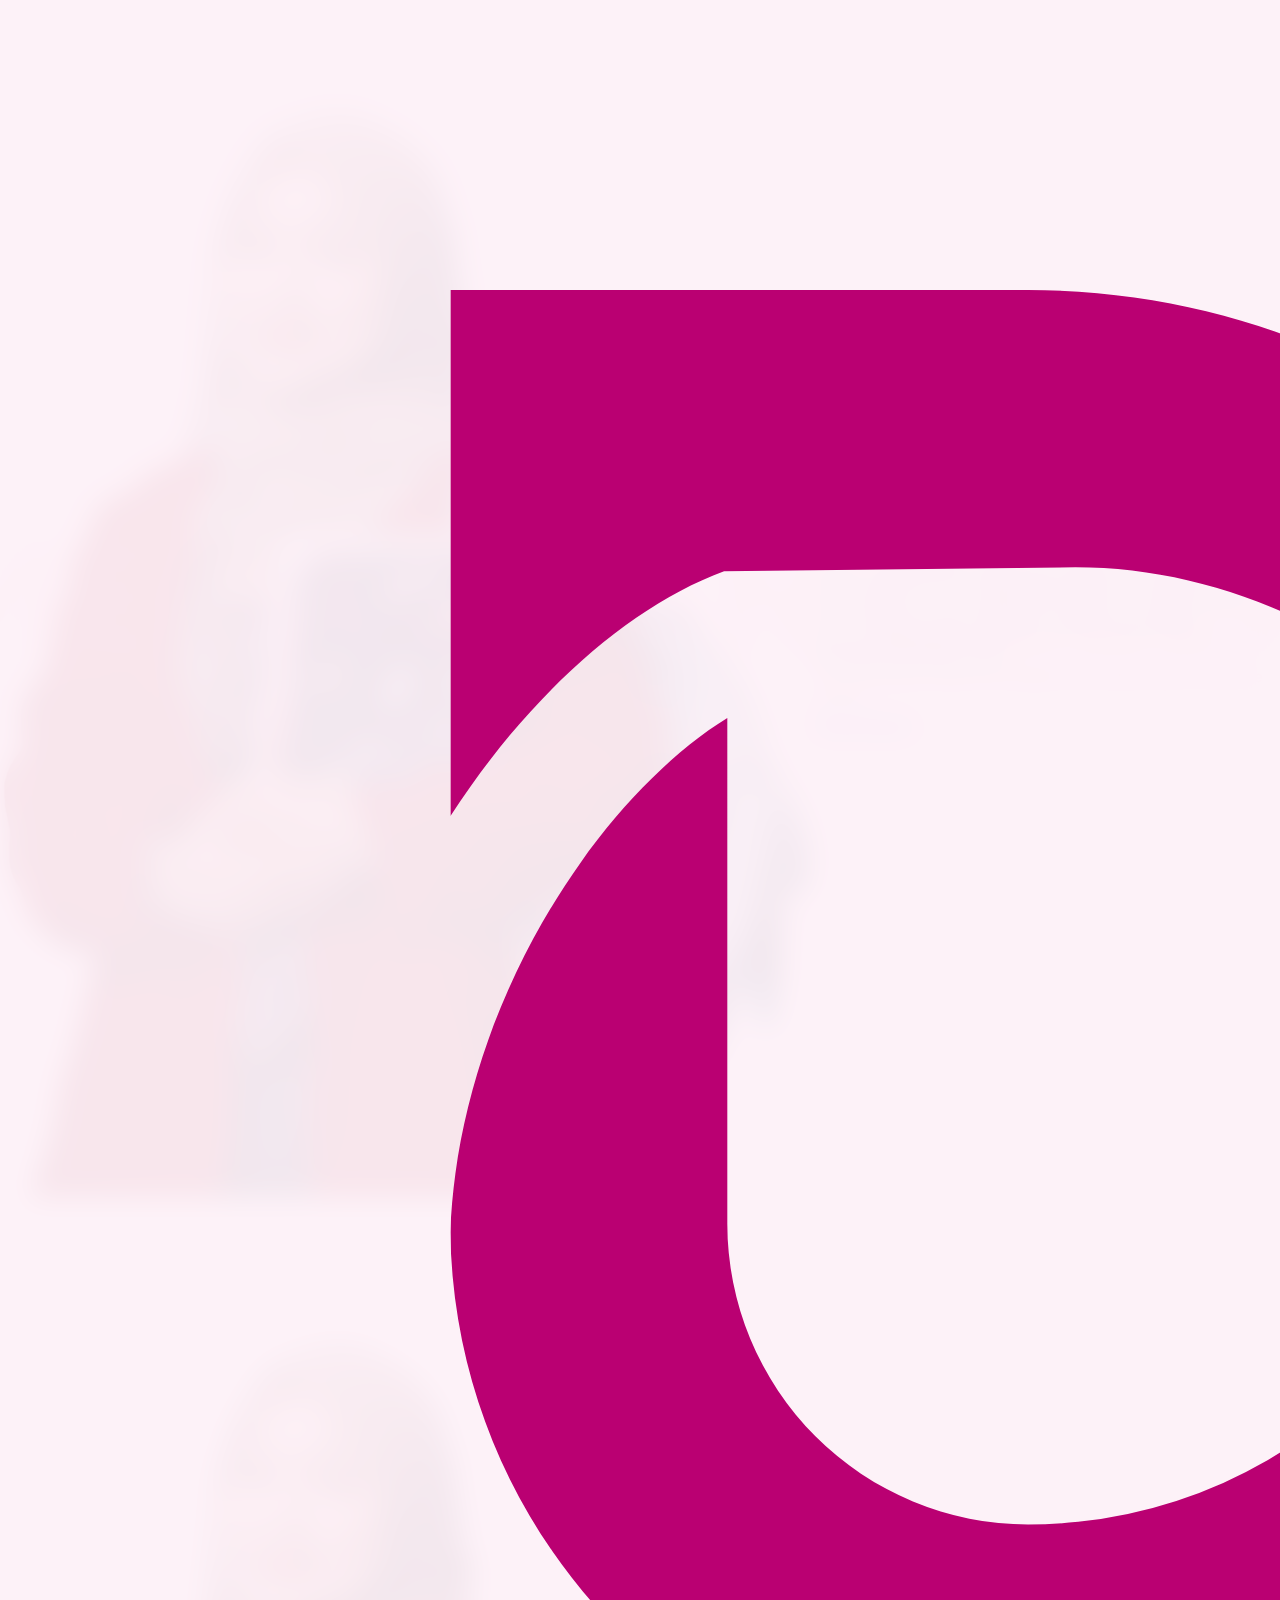
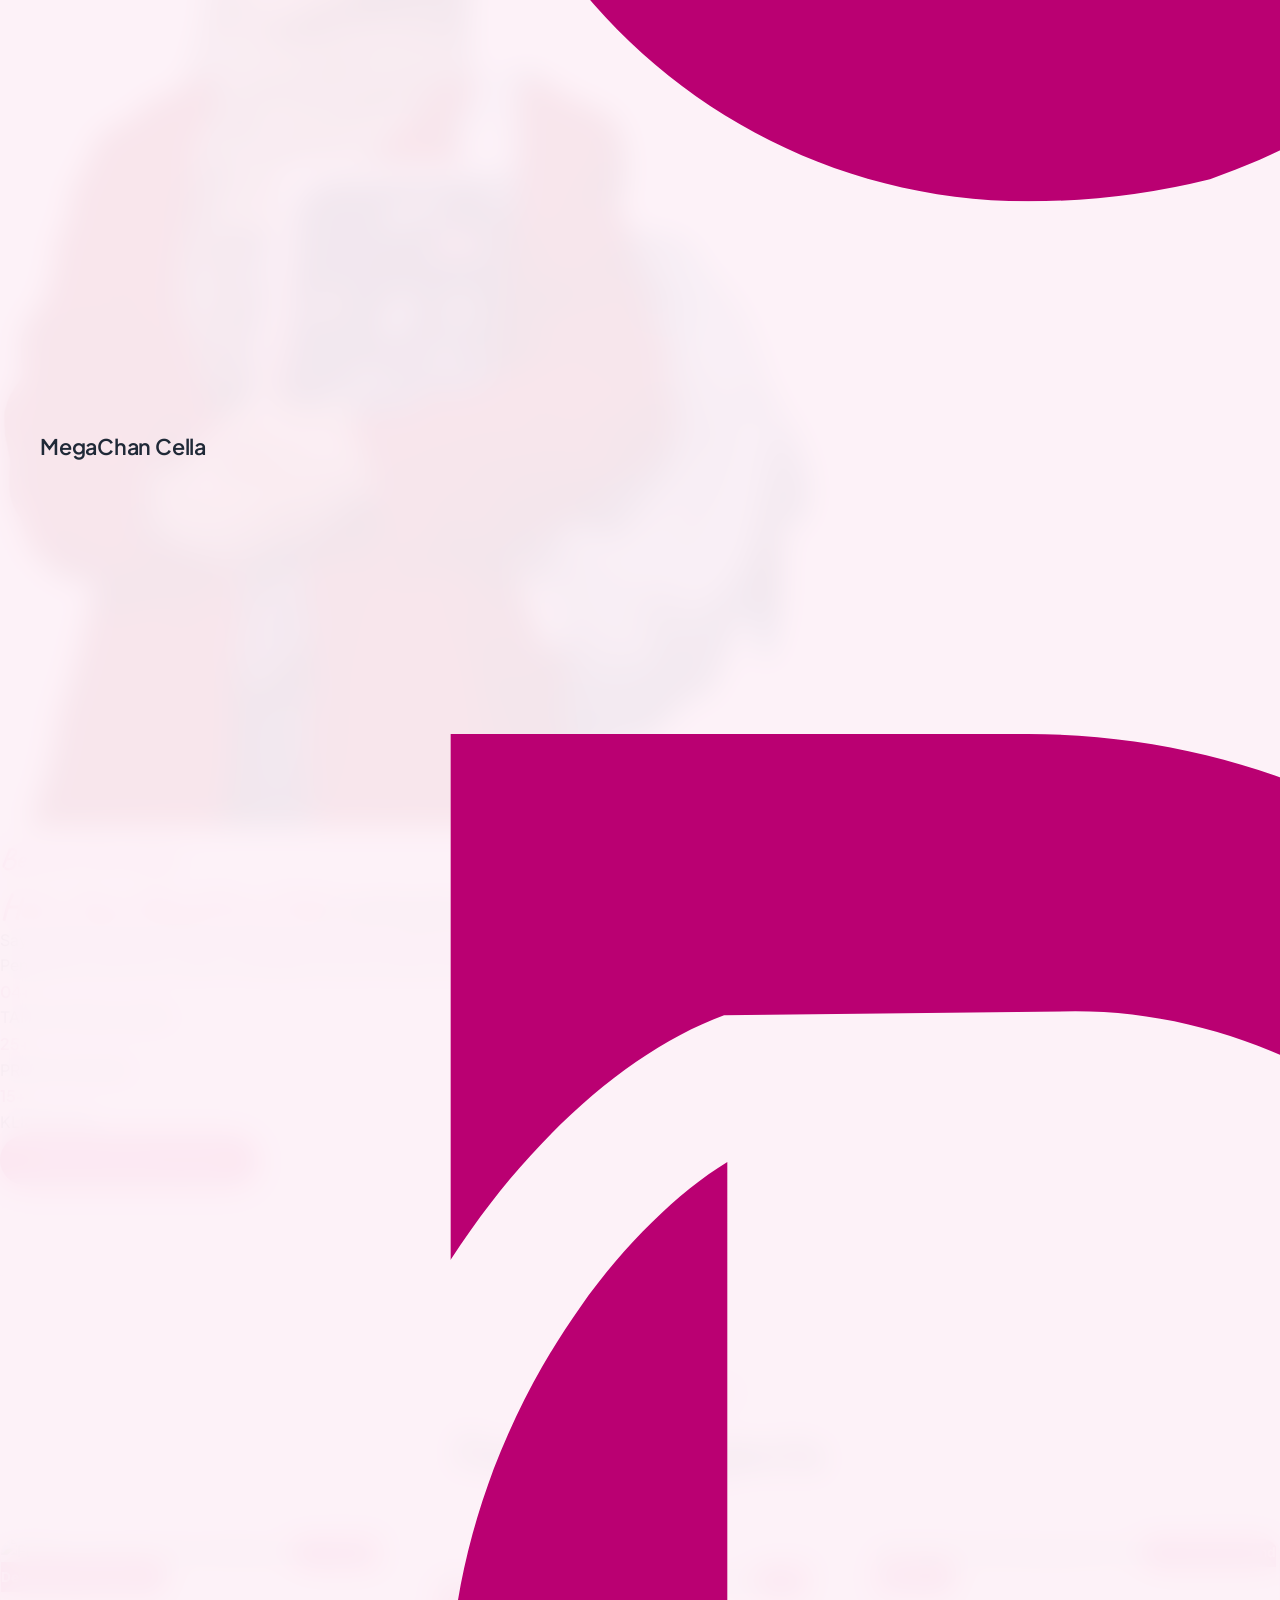
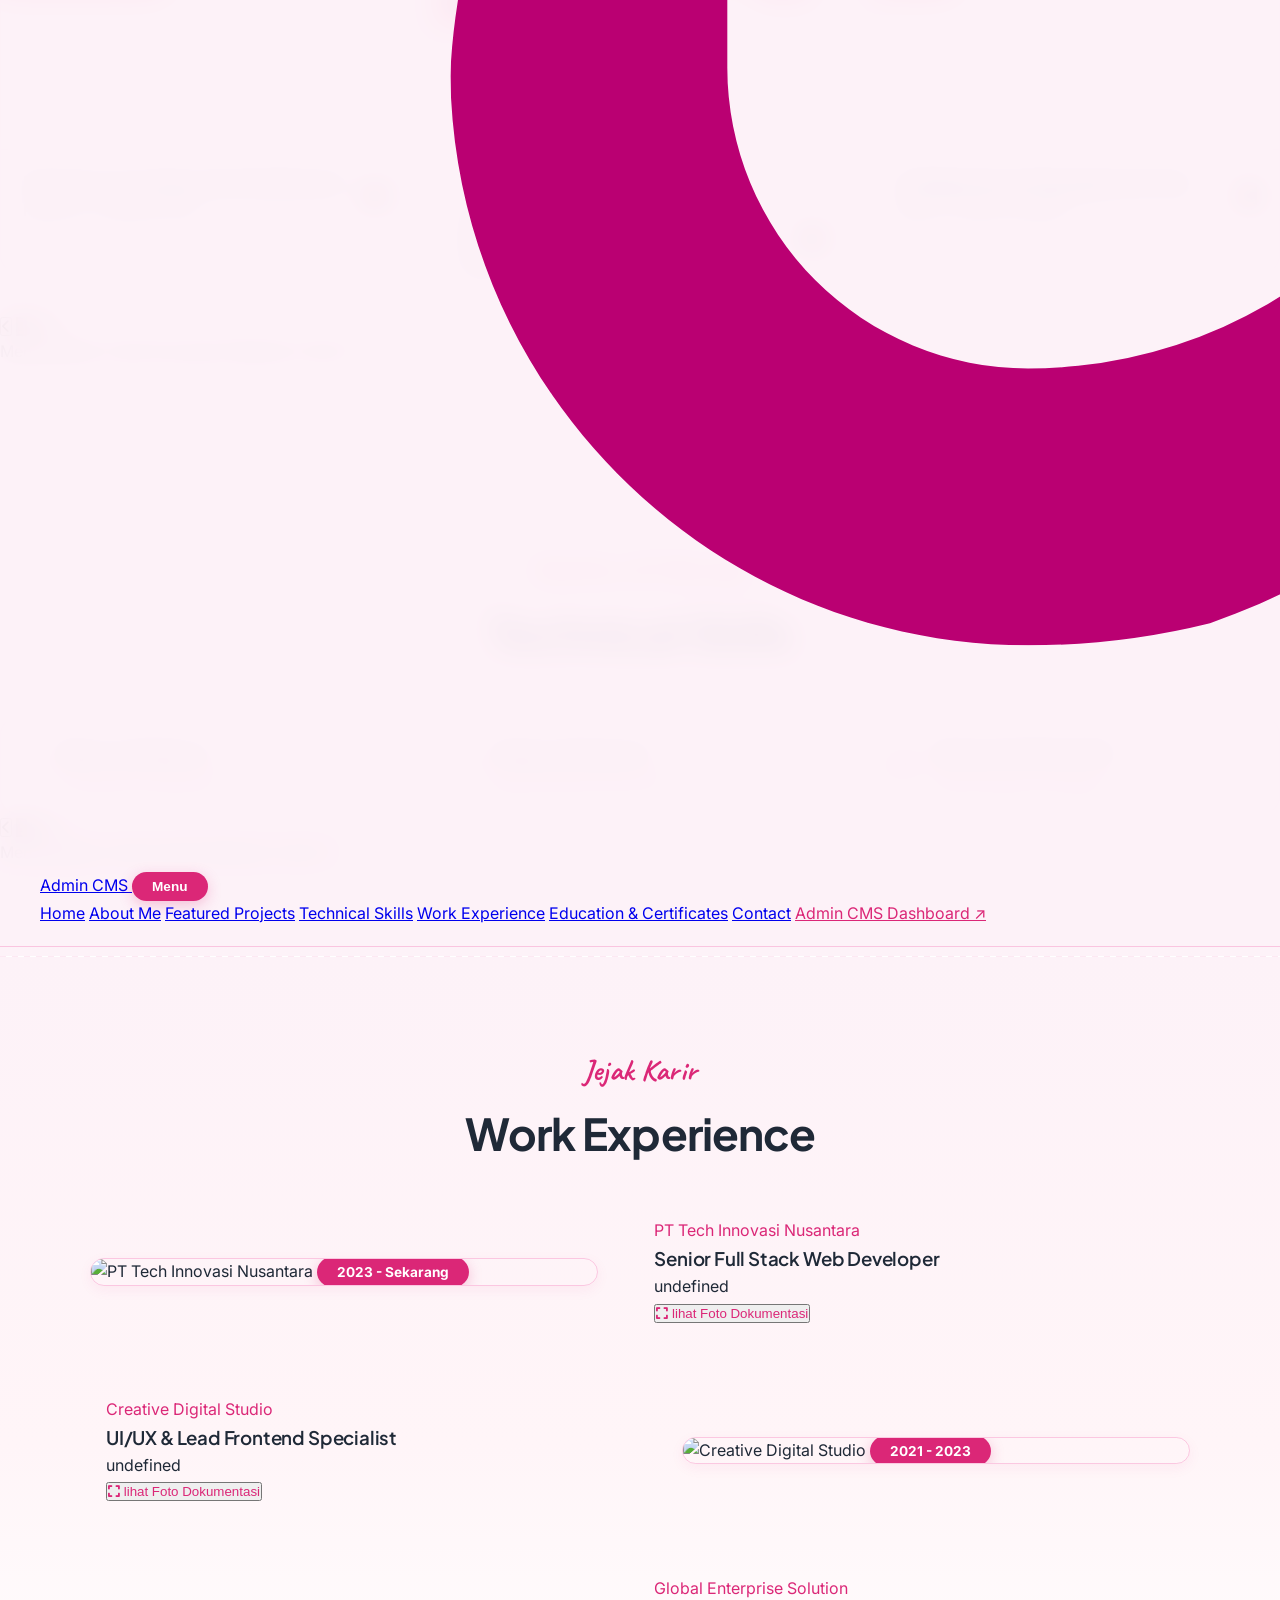
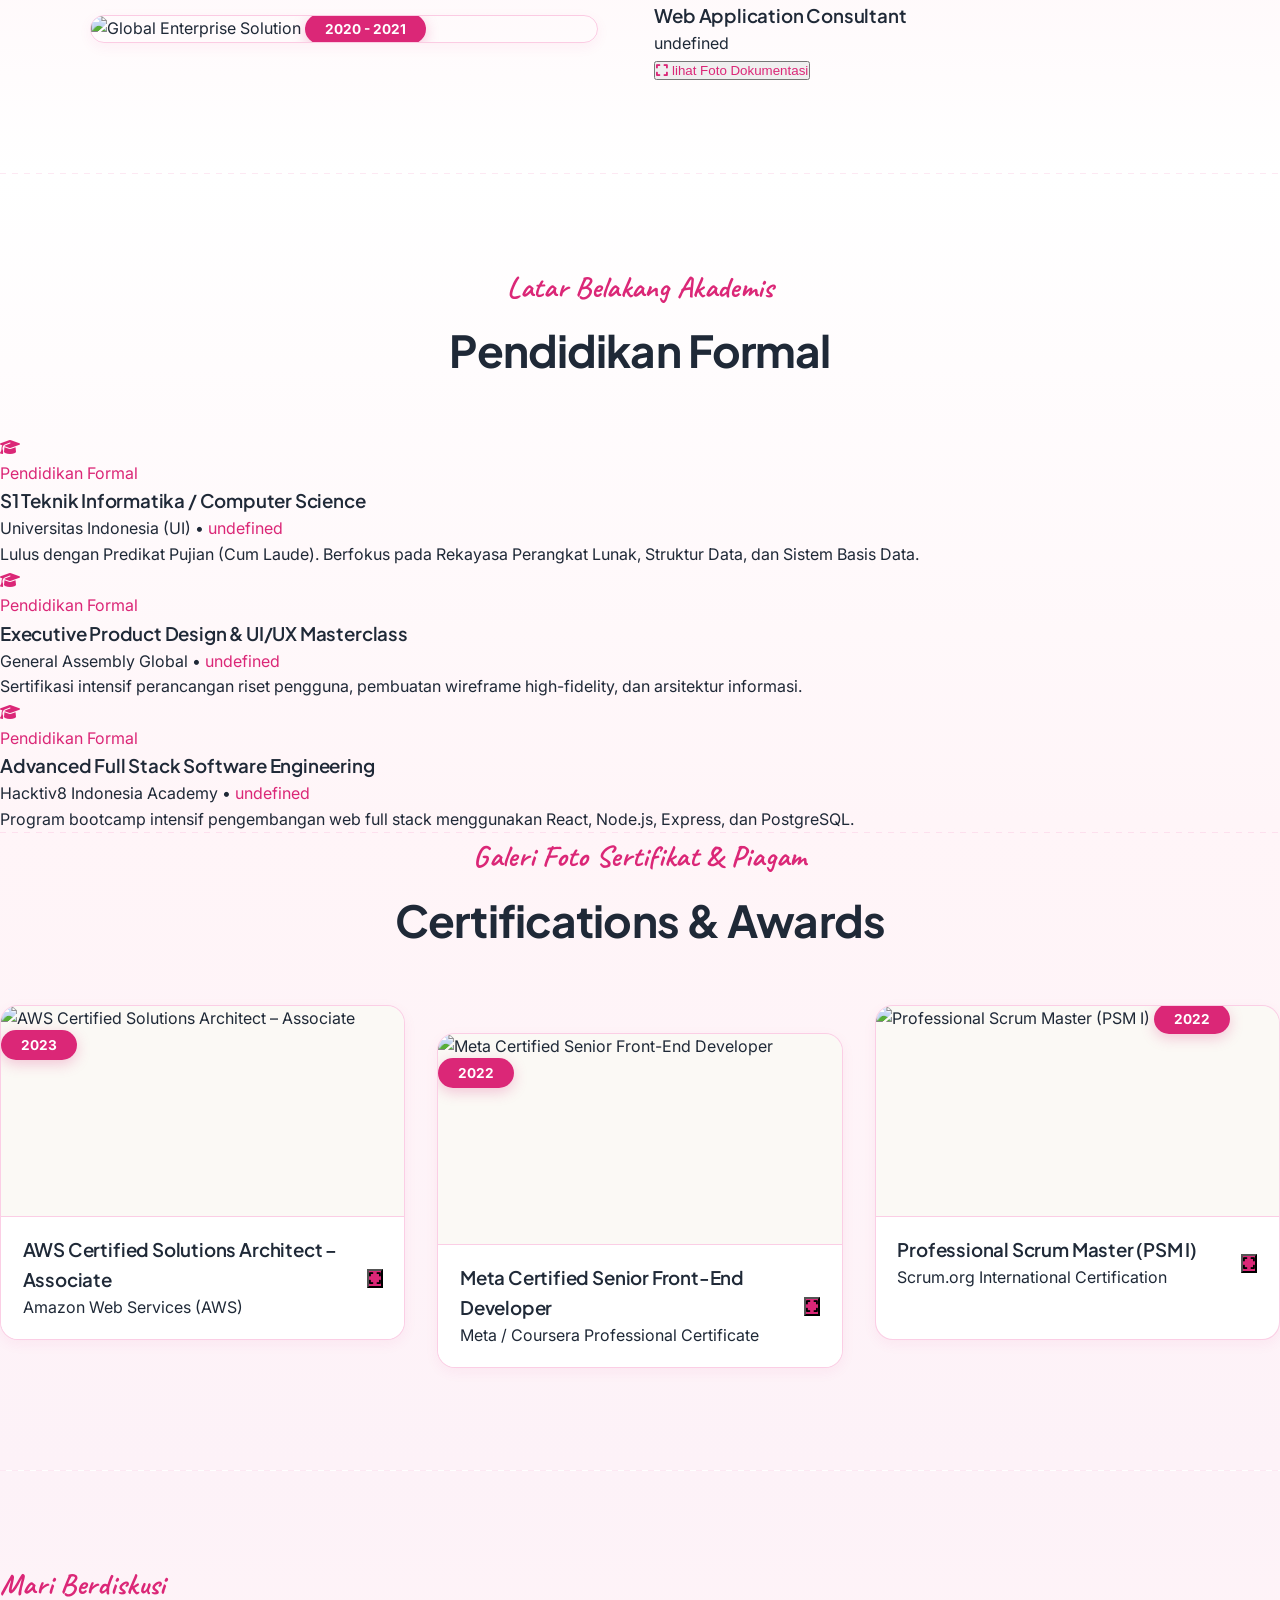
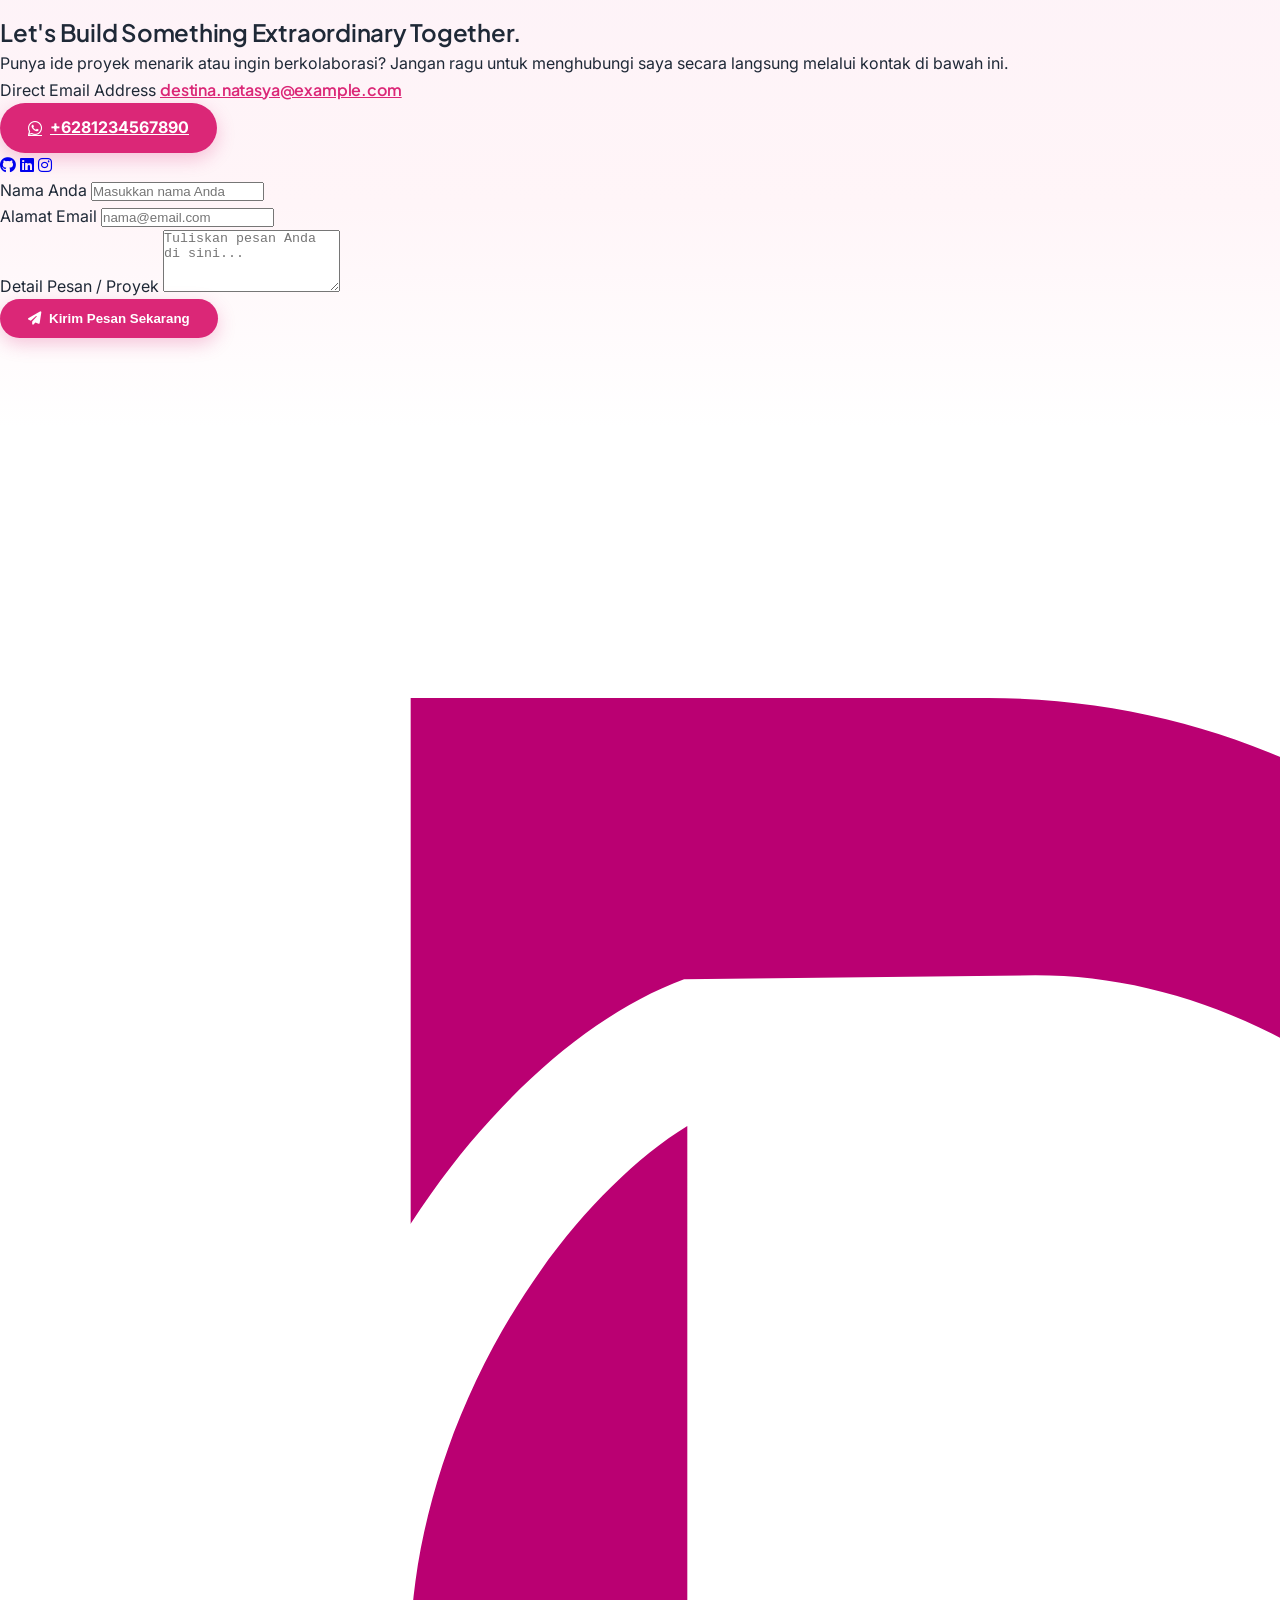
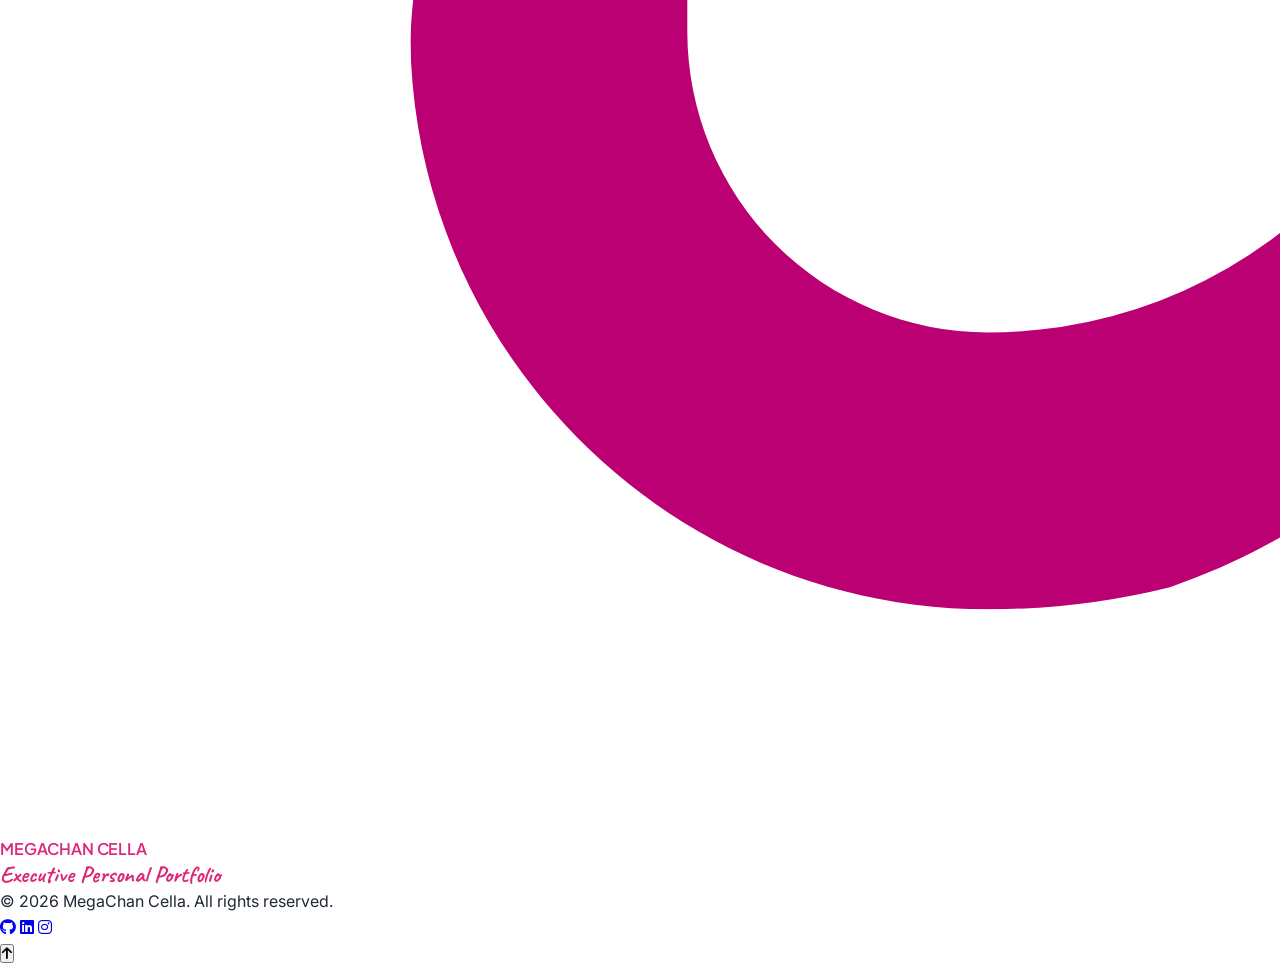
==== commit 2be3a0bd: "feat: add Portofolio v4, root index.html directory hub, and .nojekyll for GitHub Pages deployment" ====
--- a/Portofolio v2/index.html
+++ b/Portofolio v2/index.html
@@ -1,29 +1,33 @@
 <!DOCTYPE html>
 <html lang="id" data-theme="light">
+
 <head>
     <meta charset="UTF-8">
     <meta name="viewport" content="width=device-width, initial-scale=1.0">
-    <meta name="description" content="Destina Natasya - High-End Editorial Personal Portfolio & Interactive CMS.">
-    <meta name="author" content="Destina Natasya">
-    <title>Destina Natasya | Personal Portfolio</title>
+    <meta name="description" content="MegaChan Cella - High-End Editorial Personal Portfolio & Interactive CMS.">
+    <meta name="author" content="MegaChan Cella">
+    <title>MegaChan Cella | Personal Portfolio</title>
 
     <!-- Favicon Icon -->
     <link rel="icon" type="image/png" href="./assets/logo tab chrome.png">
-    
+
     <!-- Google Fonts: Montserrat, Inter & Caveat Signature Script -->
     <link rel="preconnect" href="https://fonts.googleapis.com">
     <link rel="preconnect" href="https://fonts.gstatic.com" crossorigin>
-    <link href="https://fonts.googleapis.com/css2?family=Caveat:wght@600;700&family=Montserrat:ital,wght@0,500;0,600;0,700;0,800;1,600&family=Inter:wght@300;400;500;600;700;800&display=swap" rel="stylesheet">
-    
+    <link
+        href="https://fonts.googleapis.com/css2?family=Caveat:wght@600;700&family=Montserrat:ital,wght@0,500;0,600;0,700;0,800;1,600&family=Inter:wght@300;400;500;600;700;800&display=swap"
+        rel="stylesheet">
+
     <!-- FontAwesome 6 Icons -->
     <link rel="stylesheet" href="https://cdnjs.cloudflare.com/ajax/libs/font-awesome/6.4.0/css/all.min.css">
-    
+
     <!-- Tailwind CSS CDN -->
     <script src="https://cdn.tailwindcss.com"></script>
-    
+
     <!-- Custom Style Sheet -->
     <link rel="stylesheet" href="./css/style.css">
 </head>
+
 <body class="relative">
 
     <!-- Minimalist Navbar -->
@@ -31,13 +35,16 @@
         <div class="max-w-7xl mx-auto flex items-center justify-between">
             <a href="#home" class="brand-logo-text flex items-center gap-2.5">
                 <img src="./assets/logo.png" alt="Logo" class="h-9 sm:h-10 w-auto object-contain">
-                <span id="nav-brand-text" class="font-display font-extrabold text-xl tracking-wider text-primary uppercase">DESTINA NATASYA</span>
+                <span id="nav-brand-text"
+                    class="font-display font-extrabold text-xl tracking-wider text-primary uppercase">MegaChan
+                    Cella</span>
             </a>
 
             <!-- Action Controls -->
             <div class="flex items-center space-x-4">
                 <a href="admin.html" class="cms-trigger-btn flex items-center gap-2">
-                    <img src="./assets/logo.png" alt="Logo" class="h-5 w-auto object-contain" onerror="this.style.display='none'">
+                    <img src="./assets/logo.png" alt="Logo" class="h-5 w-auto object-contain"
+                        onerror="this.style.display='none'">
                     <span class="hidden sm:inline">Admin CMS</span>
                 </a>
                 <button onclick="toggleMobileMenu()" class="nav-pill-menu-btn">
@@ -47,40 +54,53 @@
         </div>
 
         <!-- Hidden Mobile Dropdown Menu -->
-        <div id="mobile-menu" class="hidden max-w-7xl mx-auto bg-card border border-border rounded-2xl p-5 mt-3 flex flex-col space-y-2.5 shadow-xl">
+        <div id="mobile-menu"
+            class="hidden max-w-7xl mx-auto bg-card border border-border rounded-2xl p-5 mt-3 flex flex-col space-y-2.5 shadow-xl">
             <a href="#home" onclick="toggleMobileMenu()" class="nav-link text-sm py-1.5">Home</a>
             <a href="#about" onclick="toggleMobileMenu()" class="nav-link text-sm py-1.5">About Me</a>
             <a href="#projects" onclick="toggleMobileMenu()" class="nav-link text-sm py-1.5">Featured Projects</a>
             <a href="#skills" onclick="toggleMobileMenu()" class="nav-link text-sm py-1.5">Technical Skills</a>
             <a href="#experience" onclick="toggleMobileMenu()" class="nav-link text-sm py-1.5">Work Experience</a>
-            <a href="#education" onclick="toggleMobileMenu()" class="nav-link text-sm py-1.5">Education & Certificates</a>
+            <a href="#education" onclick="toggleMobileMenu()" class="nav-link text-sm py-1.5">Education &
+                Certificates</a>
             <a href="#contact" onclick="toggleMobileMenu()" class="nav-link text-sm py-1.5">Contact</a>
-            <a href="admin.html" onclick="toggleMobileMenu()" class="nav-link text-sm py-1.5 text-bronze font-bold">Admin CMS Dashboard ↗</a>
+            <a href="admin.html" onclick="toggleMobileMenu()"
+                class="nav-link text-sm py-1.5 text-bronze font-bold">Admin CMS Dashboard ↗</a>
         </div>
     </nav>
 
     <!-- 1. Hero Section with Center Showcase Card & Blended Watermark -->
     <section id="home" class="hero-editorial relative overflow-hidden flex flex-col justify-between min-h-[90vh]">
         <!-- Giant Background Typography -->
-        <h1 id="hero-name-bg" class="hero-giant-bg-text select-none">DESTINA NATASYA</h1>
+        <h1 id="hero-name-bg" class="hero-giant-bg-text select-none">MegaChan Cella</h1>
 
         <!-- CENTER SHOWCASE (Direct Image Centered in Hero without White Card) -->
-        <div class="max-w-7xl mx-auto px-6 md:px-12 w-full relative z-10 flex-1 flex items-center justify-center py-6 sm:py-10">
-            <img id="hero-bg-photo" src="./assets/foto.png" alt="Hero Photo Showcase" class="max-h-[380px] sm:max-h-[460px] w-auto object-contain drop-shadow-2xl hover:scale-105 transition-transform duration-500">
+        <div
+            class="max-w-7xl mx-auto px-6 md:px-12 w-full relative z-10 flex-1 flex items-center justify-center py-6 sm:py-10">
+            <img id="hero-bg-photo" src="./assets/foto.png" alt="Hero Photo Showcase"
+                class="max-h-[380px] sm:max-h-[460px] w-auto object-contain drop-shadow-2xl hover:scale-105 transition-transform duration-500">
         </div>
 
         <!-- HERO BOTTOM FOOTER ROW (Bio Left, Tagline Right) -->
-        <div class="max-w-7xl mx-auto px-6 md:px-12 w-full relative z-10 flex flex-col sm:flex-row justify-between items-start sm:items-end gap-6 pb-8 pt-4">
+        <div
+            class="max-w-7xl mx-auto px-6 md:px-12 w-full relative z-10 flex flex-col sm:flex-row justify-between items-start sm:items-end gap-6 pb-8 pt-4">
             <!-- Left Bio & Copyright -->
             <div class="max-w-md space-y-1">
-                <p id="hero-bio-left" class="hero-bio-text text-xs sm:text-sm text-secondary leading-relaxed font-medium">Hello, I'm Destina Natasya, a developer & UI/UX specialist based in Indonesia. I transform ideas into impactful designs and bring them to life through creative collaboration.</p>
-                <span id="hero-copyright-tag" class="text-[11px] text-muted font-bold block pt-1 opacity-90">© Destina Natasya 2026</span>
+                <p id="hero-bio-left"
+                    class="hero-bio-text text-xs sm:text-sm text-secondary leading-relaxed font-medium">Hello, I'm
+                    MegaChan Cella, a developer & UI/UX specialist based in Indonesia. I transform ideas into impactful
+                    designs and bring them to life through creative collaboration.</p>
+                <span id="hero-copyright-tag" class="text-[11px] text-muted font-bold block pt-1 opacity-90">© MegaChan
+                    Cella 2026</span>
             </div>
 
             <!-- Right Tagline & Scroll Hint -->
             <div class="sm:text-right max-w-md space-y-1">
-                <p id="hero-tagline-right" class="hero-subtag-text text-xs sm:text-sm text-secondary font-medium">I turn innovative ideas into designs that inspire action and drive results.</p>
-                <a href="#about" class="text-[11px] text-muted font-semibold hover:text-bronze transition-colors inline-block pt-1">(Scroll down)</a>
+                <p id="hero-tagline-right" class="hero-subtag-text text-xs sm:text-sm text-secondary font-medium">I turn
+                    innovative ideas into designs that inspire action and drive results.</p>
+                <a href="#about"
+                    class="text-[11px] text-muted font-semibold hover:text-bronze transition-colors inline-block pt-1">(Scroll
+                    down)</a>
             </div>
         </div>
     </section>
@@ -91,40 +111,60 @@
     <!-- 2. Clean Minimalist About Me Section (Behind The Code + Stats + Title) -->
     <section id="about" class="portfolio-section">
         <div class="max-w-7xl mx-auto px-6 md:px-12">
-            
+
             <div class="grid grid-cols-1 lg:grid-cols-12 gap-12 items-center">
                 <!-- Left Showcase Photo Container -->
                 <div class="lg:col-span-5 fade-in-up">
                     <div class="relative rounded-3xl overflow-hidden shadow-xl border border-border group bg-white">
-                        <img id="about-photo" src="./assets/foto.png" class="w-full h-[460px] object-cover object-top group-hover:scale-105 transition-transform duration-700">
-                        <span class="nav-pill-menu-btn absolute top-4 left-4 text-xs py-1 px-3 shadow-lg">01 / ABOUT</span>
+                        <img id="about-photo" src="./assets/foto.png"
+                            class="w-full h-[460px] object-cover object-top group-hover:scale-105 transition-transform duration-700">
+                        <span class="nav-pill-menu-btn absolute top-4 left-4 text-xs py-1 px-3 shadow-lg">01 /
+                            ABOUT</span>
                     </div>
                 </div>
 
                 <!-- Right Clean Minimalist Content -->
                 <div class="lg:col-span-7 space-y-5 fade-in-up">
-                    <span id="about-subtitle-tag" class="section-subtitle font-bold text-bronze uppercase tracking-widest text-xs">BEHIND THE CODE</span>
-                    
+                    <span id="about-subtitle-tag"
+                        class="section-subtitle font-bold text-bronze uppercase tracking-widest text-xs">BEHIND THE
+                        CODE</span>
+
                     <h2 class="text-2xl sm:text-3xl lg:text-4xl font-display font-bold text-primary leading-tight">
-                        <span id="hero-title-name" class="block font-script text-3xl sm:text-4xl text-bronze font-normal mb-1">Halo, Saya DESTINA NATASYA</span>
-                        <span id="about-title-heading" class="block text-2xl sm:text-3xl lg:text-4xl font-bold text-primary">Crafting Exceptional Digital Experiences Through Clean Code & Visual Elegance.</span>
+                        <span id="hero-title-name"
+                            class="block font-script text-3xl sm:text-4xl text-bronze font-normal mb-1">Halo, Saya
+                            MegaChan Cella</span>
+                        <span id="about-title-heading"
+                            class="block text-2xl sm:text-3xl lg:text-4xl font-bold text-primary">Crafting Exceptional
+                            Digital Experiences Through Clean Code & Visual Elegance.</span>
                     </h2>
-                    
-                    <p id="about-description" class="text-secondary leading-relaxed text-base sm:text-lg font-medium">Saya adalah seorang Full Stack Web Developer dan UI/UX Specialist yang berfokus pada keindahan visual yang bersih, navigasi yang intuitif, dan arsitektur kode modern. Pengalaman lebih dari 4 tahun menangani proyek berskala enterprise.</p>
+
+                    <p id="about-description" class="text-secondary leading-relaxed text-base sm:text-lg font-medium">
+                        Saya adalah seorang Full Stack Web Developer dan UI/UX Specialist yang berfokus pada keindahan
+                        visual yang bersih, navigasi yang intuitif, dan arsitektur kode modern. Pengalaman lebih dari 4
+                        tahun menangani proyek berskala enterprise.</p>
 
                     <!-- Minimalist Stat Counters Row -->
                     <div class="grid grid-cols-3 gap-4 py-4 border-y border-border/80 my-4 max-w-xl">
                         <div>
-                            <span id="stat-years-exp" class="text-3xl sm:text-4xl font-extrabold font-display text-bronze">04+</span>
-                            <p id="stat-years-exp-label" class="text-[10px] sm:text-xs text-muted font-bold uppercase tracking-wider mt-1">TAHUN PENGALAMAN</p>
-                        </div>
-                        <div>
-                            <span id="stat-projects-done" class="text-3xl sm:text-4xl font-extrabold font-display text-bronze">25+</span>
-                            <p id="stat-projects-done-label" class="text-[10px] sm:text-xs text-muted font-bold uppercase tracking-wider mt-1">PROYEK SELESAI</p>
-                        </div>
-                        <div>
-                            <span id="stat-happy-clients" class="text-3xl sm:text-4xl font-extrabold font-display text-bronze">15+</span>
-                            <p id="stat-happy-clients-label" class="text-[10px] sm:text-xs text-muted font-bold uppercase tracking-wider mt-1">KLIEN PUAS</p>
+                            <span id="stat-years-exp"
+                                class="text-3xl sm:text-4xl font-extrabold font-display text-bronze">04+</span>
+                            <p id="stat-years-exp-label"
+                                class="text-[10px] sm:text-xs text-muted font-bold uppercase tracking-wider mt-1">TAHUN
+                                PENGALAMAN</p>
+                        </div>
+                        <div>
+                            <span id="stat-projects-done"
+                                class="text-3xl sm:text-4xl font-extrabold font-display text-bronze">25+</span>
+                            <p id="stat-projects-done-label"
+                                class="text-[10px] sm:text-xs text-muted font-bold uppercase tracking-wider mt-1">PROYEK
+                                SELESAI</p>
+                        </div>
+                        <div>
+                            <span id="stat-happy-clients"
+                                class="text-3xl sm:text-4xl font-extrabold font-display text-bronze">15+</span>
+                            <p id="stat-happy-clients-label"
+                                class="text-[10px] sm:text-xs text-muted font-bold uppercase tracking-wider mt-1">KLIEN
+                                PUAS</p>
                         </div>
                     </div>
 
@@ -150,7 +190,7 @@
                 <span class="section-subtitle">Galeri Foto Karya</span>
                 <h2 class="section-title">Featured Projects</h2>
             </div>
-            
+
             <div id="projects-grid"></div>
             <div id="projects-pagination"></div>
         </div>
@@ -193,7 +233,7 @@
     <!-- 6. Education (Cards) & Certifications (Photo Showcase) (3 PER PAGE EACH) -->
     <section id="education" class="portfolio-section">
         <div class="max-w-7xl mx-auto px-6 md:px-12 space-y-16">
-            
+
             <!-- Part A: Education Cards -->
             <div>
                 <div class="section-title-wrapper">
@@ -225,7 +265,7 @@
     <!-- 7. High-End Editorial Contact Section -->
     <section id="contact" class="portfolio-section">
         <div class="max-w-7xl mx-auto px-6 md:px-12">
-            
+
             <div class="grid grid-cols-1 lg:grid-cols-12 gap-12 items-center">
                 <!-- Left Minimalist Editorial Direct Contact -->
                 <div class="lg:col-span-6 space-y-6 fade-in-up">
@@ -234,26 +274,36 @@
                         Let's Build Something Extraordinary Together.
                     </h2>
                     <p class="text-secondary text-base leading-relaxed max-w-lg">
-                        Punya ide proyek menarik atau ingin berkolaborasi? Jangan ragu untuk menghubungi saya secara langsung melalui kontak di bawah ini.
+                        Punya ide proyek menarik atau ingin berkolaborasi? Jangan ragu untuk menghubungi saya secara
+                        langsung melalui kontak di bawah ini.
                     </p>
 
                     <!-- Large Clean Email Link -->
                     <div class="pt-4">
-                        <span class="text-xs font-bold text-muted uppercase tracking-widest block mb-2">Direct Email Address</span>
-                        <a id="contact-email-link" href="#" class="text-xl sm:text-2xl font-bold font-display text-bronze hover:underline break-all">
+                        <span class="text-xs font-bold text-muted uppercase tracking-widest block mb-2">Direct Email
+                            Address</span>
+                        <a id="contact-email-link" href="#"
+                            class="text-xl sm:text-2xl font-bold font-display text-bronze hover:underline break-all">
                             <span id="contact-email-text"></span>
                         </a>
                     </div>
 
                     <!-- Clean WhatsApp & Social Buttons -->
                     <div class="flex flex-wrap items-center gap-4 pt-2">
-                        <a id="contact-wa-link" href="#" target="_blank" class="btn-bronze inline-flex items-center gap-2">
+                        <a id="contact-wa-link" href="#" target="_blank"
+                            class="btn-bronze inline-flex items-center gap-2">
                             <i class="fa-brands fa-whatsapp text-lg"></i> <span id="contact-wa-text"></span>
                         </a>
                         <div class="flex items-center gap-3">
-                            <a id="social-github" href="#" target="_blank" class="w-10 h-10 rounded-full border border-border bg-card text-primary flex items-center justify-center hover:border-bronze hover:text-bronze transition-all"><i class="fa-brands fa-github"></i></a>
-                            <a id="social-linkedin" href="#" target="_blank" class="w-10 h-10 rounded-full border border-border bg-card text-primary flex items-center justify-center hover:border-bronze hover:text-bronze transition-all"><i class="fa-brands fa-linkedin"></i></a>
-                            <a id="social-instagram" href="#" target="_blank" class="w-10 h-10 rounded-full border border-border bg-card text-primary flex items-center justify-center hover:border-bronze hover:text-bronze transition-all"><i class="fa-brands fa-instagram"></i></a>
+                            <a id="social-github" href="#" target="_blank"
+                                class="w-10 h-10 rounded-full border border-border bg-card text-primary flex items-center justify-center hover:border-bronze hover:text-bronze transition-all"><i
+                                    class="fa-brands fa-github"></i></a>
+                            <a id="social-linkedin" href="#" target="_blank"
+                                class="w-10 h-10 rounded-full border border-border bg-card text-primary flex items-center justify-center hover:border-bronze hover:text-bronze transition-all"><i
+                                    class="fa-brands fa-linkedin"></i></a>
+                            <a id="social-instagram" href="#" target="_blank"
+                                class="w-10 h-10 rounded-full border border-border bg-card text-primary flex items-center justify-center hover:border-bronze hover:text-bronze transition-all"><i
+                                    class="fa-brands fa-instagram"></i></a>
                         </div>
                     </div>
                 </div>
@@ -262,18 +312,28 @@
                 <div class="lg:col-span-6 p-8 md:p-10 rounded-3xl border border-border bg-card shadow-md fade-in-up">
                     <form id="contact-form" class="space-y-6">
                         <div>
-                            <label class="text-xs font-extrabold text-muted uppercase tracking-wider block mb-2">Nama Anda</label>
-                            <input type="text" id="contact-name" class="w-full bg-transparent border-b-2 border-border focus:border-bronze outline-none py-2 text-primary font-medium transition-colors" placeholder="Masukkan nama Anda" required>
-                        </div>
-                        <div>
-                            <label class="text-xs font-extrabold text-muted uppercase tracking-wider block mb-2">Alamat Email</label>
-                            <input type="email" id="contact-email" class="w-full bg-transparent border-b-2 border-border focus:border-bronze outline-none py-2 text-primary font-medium transition-colors" placeholder="nama@email.com" required>
-                        </div>
-                        <div>
-                            <label class="text-xs font-extrabold text-muted uppercase tracking-wider block mb-2">Detail Pesan / Proyek</label>
-                            <textarea id="contact-message" class="w-full bg-transparent border-b-2 border-border focus:border-bronze outline-none py-2 text-primary font-medium transition-colors" rows="4" placeholder="Tuliskan pesan Anda di sini..." required></textarea>
-                        </div>
-                        <button type="submit" class="btn-bronze w-full justify-center text-sm font-bold uppercase tracking-wider py-3.5 shadow-lg">
+                            <label class="text-xs font-extrabold text-muted uppercase tracking-wider block mb-2">Nama
+                                Anda</label>
+                            <input type="text" id="contact-name"
+                                class="w-full bg-transparent border-b-2 border-border focus:border-bronze outline-none py-2 text-primary font-medium transition-colors"
+                                placeholder="Masukkan nama Anda" required>
+                        </div>
+                        <div>
+                            <label class="text-xs font-extrabold text-muted uppercase tracking-wider block mb-2">Alamat
+                                Email</label>
+                            <input type="email" id="contact-email"
+                                class="w-full bg-transparent border-b-2 border-border focus:border-bronze outline-none py-2 text-primary font-medium transition-colors"
+                                placeholder="nama@email.com" required>
+                        </div>
+                        <div>
+                            <label class="text-xs font-extrabold text-muted uppercase tracking-wider block mb-2">Detail
+                                Pesan / Proyek</label>
+                            <textarea id="contact-message"
+                                class="w-full bg-transparent border-b-2 border-border focus:border-bronze outline-none py-2 text-primary font-medium transition-colors"
+                                rows="4" placeholder="Tuliskan pesan Anda di sini..." required></textarea>
+                        </div>
+                        <button type="submit"
+                            class="btn-bronze w-full justify-center text-sm font-bold uppercase tracking-wider py-3.5 shadow-lg">
                             <i class="fa-solid fa-paper-plane"></i> Kirim Pesan Sekarang
                         </button>
                     </form>
@@ -287,17 +347,24 @@
     <footer class="bg-card text-primary py-12 border-t border-border">
         <div class="max-w-7xl mx-auto px-6 md:px-12 flex flex-col md:flex-row items-center justify-between gap-6">
             <div class="flex items-center gap-3">
-                <img src="./assets/logo.png" alt="Logo" class="h-10 w-auto object-contain" onerror="this.style.display='none'">
+                <img src="./assets/logo.png" alt="Logo" class="h-10 w-auto object-contain"
+                    onerror="this.style.display='none'">
                 <div>
-                    <p id="footer-brand-name" class="font-display text-xl font-bold uppercase tracking-wider text-bronze">DESTINA NATASYA</p>
-                    <p class="font-script text-base text-bronze font-semibold -mt-1 block">Executive Personal Portfolio</p>
-                    <p id="footer-copyright-text" class="text-xs text-muted mt-0.5">© 2026 Destina Natasya. All rights reserved.</p>
+                    <p id="footer-brand-name"
+                        class="font-display text-xl font-bold uppercase tracking-wider text-bronze">MegaChan Cella</p>
+                    <p class="font-script text-base text-bronze font-semibold -mt-1 block">Executive Personal Portfolio
+                    </p>
+                    <p id="footer-copyright-text" class="text-xs text-muted mt-0.5">© 2026 MegaChan Cella. All rights
+                        reserved.</p>
                 </div>
             </div>
             <div class="flex items-center space-x-6 text-xl">
-                <a id="footer-github" href="#" target="_blank" class="hover:text-bronze transition-colors"><i class="fa-brands fa-github"></i></a>
-                <a id="footer-linkedin" href="#" target="_blank" class="hover:text-bronze transition-colors"><i class="fa-brands fa-linkedin"></i></a>
-                <a id="footer-instagram" href="#" target="_blank" class="hover:text-bronze transition-colors"><i class="fa-brands fa-instagram"></i></a>
+                <a id="footer-github" href="#" target="_blank" class="hover:text-bronze transition-colors"><i
+                        class="fa-brands fa-github"></i></a>
+                <a id="footer-linkedin" href="#" target="_blank" class="hover:text-bronze transition-colors"><i
+                        class="fa-brands fa-linkedin"></i></a>
+                <a id="footer-instagram" href="#" target="_blank" class="hover:text-bronze transition-colors"><i
+                        class="fa-brands fa-instagram"></i></a>
             </div>
         </div>
     </footer>
@@ -331,4 +398,5 @@
         }
     </script>
 </body>
-</html>
+
+</html>
